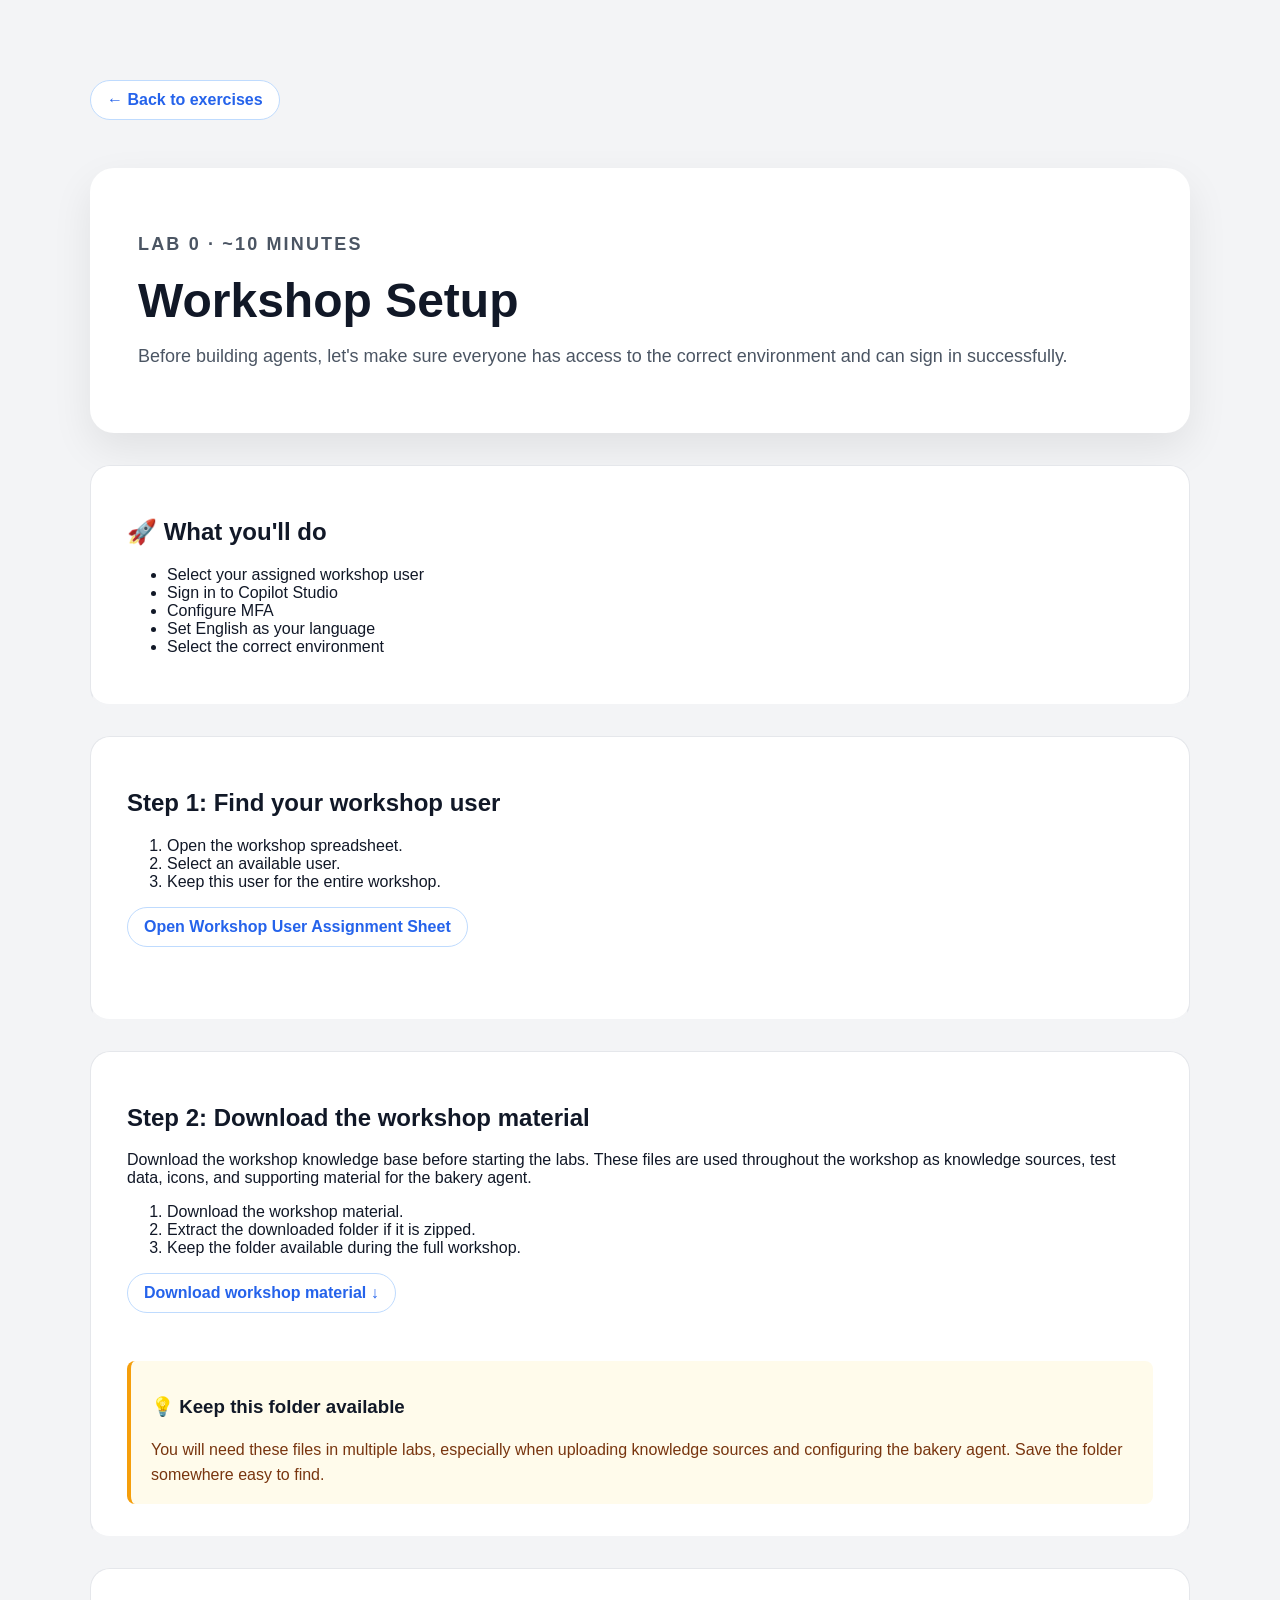
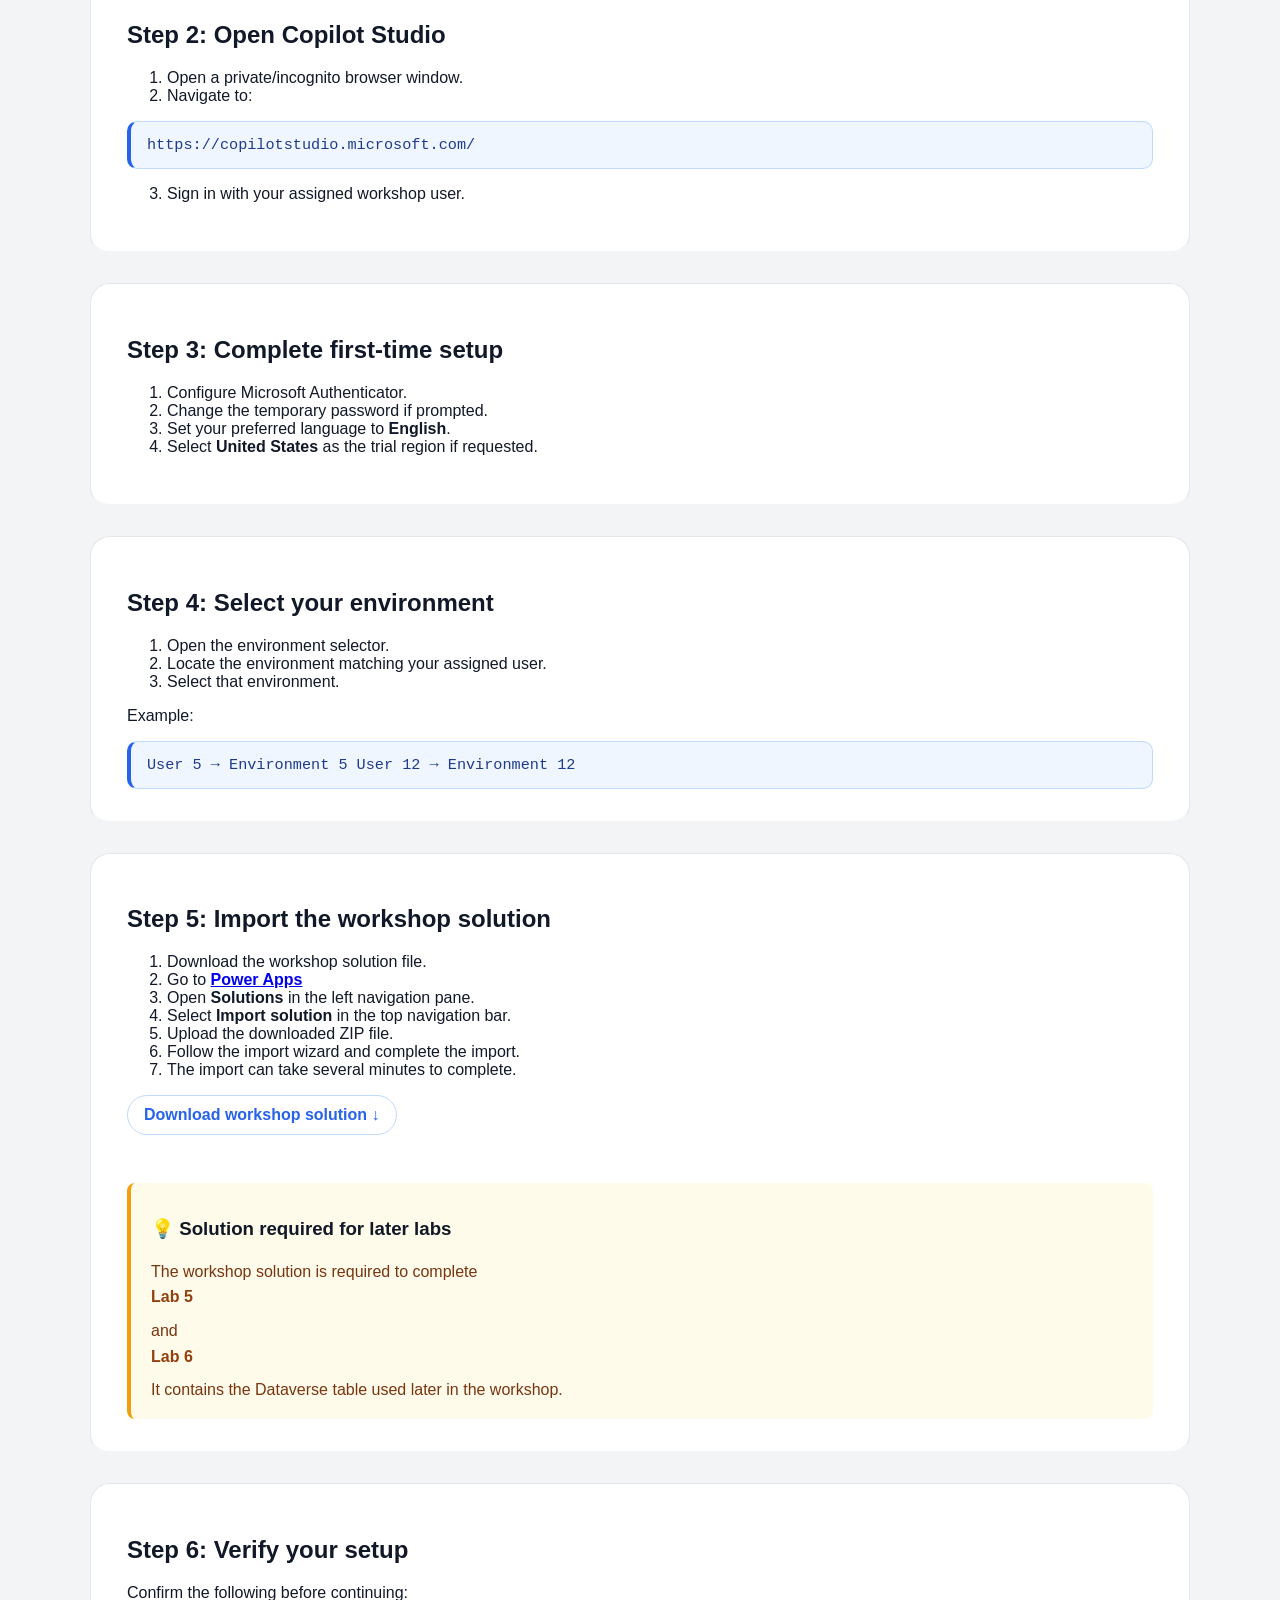
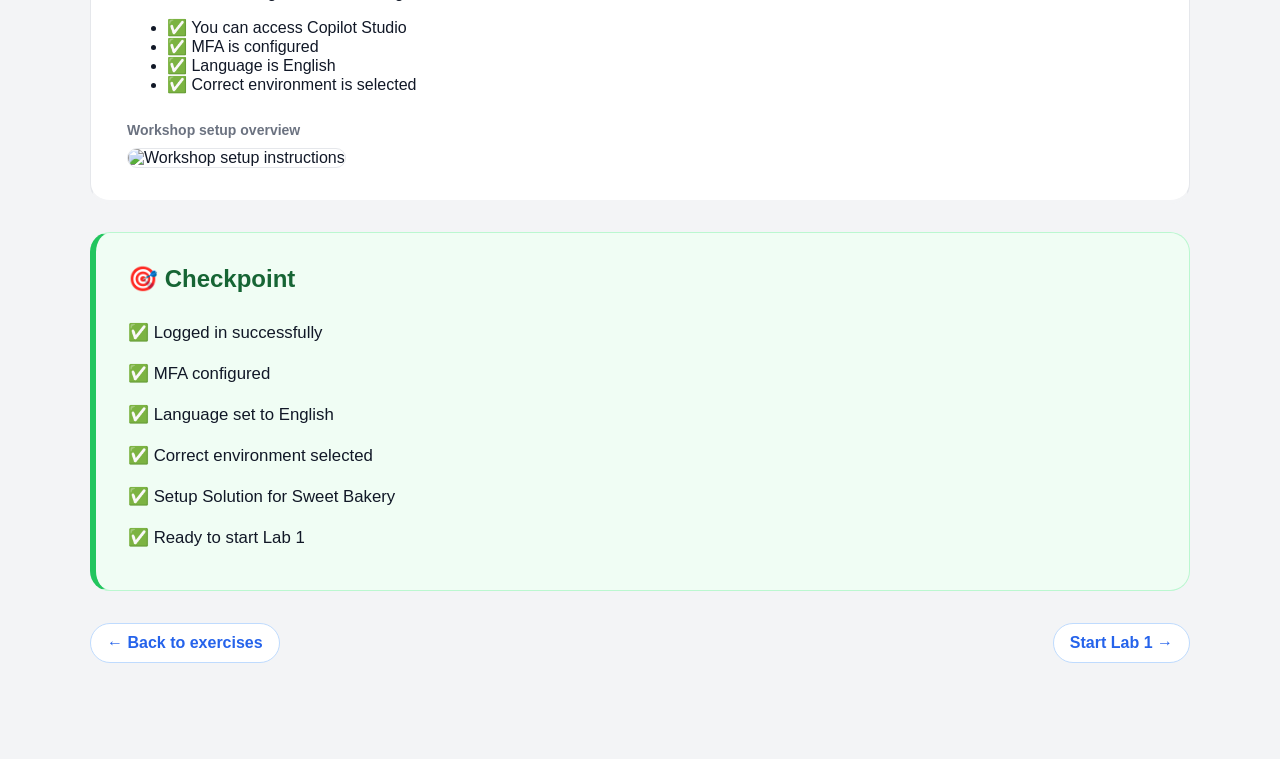
==== exercises/exercise-00.html @ 2e884cb2 "Added exercise 00 with setup, imported solution etc." ====
<!DOCTYPE html>
<html lang="en">

<head>
    <meta charset="UTF-8" />
    <meta name="viewport" content="width=device-width, initial-scale=1.0" />
    <title>Lab 0 - Workshop Setup</title>
    <link rel="stylesheet" href="../styles.css" />
</head>

<body>
    <main class="page">

        <div class="page-actions">
            <a class="back-link" href="../index.html">← Back to exercises</a>
        </div>

        <section class="hero">
            <p class="eyebrow">Lab 0 · ~10 minutes</p>
            <h1>Workshop Setup</h1>
            <p>
                Before building agents, let's make sure everyone has access to
                the correct environment and can sign in successfully.
            </p>
        </section>

        <section class="content-card">
            <h2>🚀 What you'll do</h2>

            <ul>
                <li>Select your assigned workshop user</li>
                <li>Sign in to Copilot Studio</li>
                <li>Configure MFA</li>
                <li>Set English as your language</li>
                <li>Select the correct environment</li>
            </ul>
        </section>

        <section class="content-card">
            <h2>Step 1: Find your workshop user</h2>

            <ol>
                <li>Open the workshop spreadsheet.</li>
                <li>Select an available user.</li>
                <li>Keep this user for the entire workshop.</li>
            </ol>

            <p class="workshop-link">
                <a class="back-link" target="_blank"
                    href="https://docs.google.com/spreadsheets/d/1s_dbOI_YDdmRqUlmwF_3Pc39NAltr3MD/edit?gid=2063815097#gid=2063815097">
                    Open Workshop User Assignment Sheet
                </a>
            </p>
        </section>

        <section class="content-card">
            <h2>Step 2: Download the workshop material</h2>

            <p>
                Download the workshop knowledge base before starting the labs.
                These files are used throughout the workshop as knowledge sources,
                test data, icons, and supporting material for the bakery agent.
            </p>

            <ol>
                <li>Download the workshop material.</li>
                <li>Extract the downloaded folder if it is zipped.</li>
                <li>Keep the folder available during the full workshop.</li>
            </ol>

            <p class="workshop-link">
                <a class="back-link" href="../downloads/Data.zip" download>
                    Download workshop material ↓
                </a>
            </p>

            <div class="info-box">
                <h3>💡 Keep this folder available</h3>
                <p>
                    You will need these files in multiple labs, especially when uploading
                    knowledge sources and configuring the bakery agent. Save the folder
                    somewhere easy to find.
                </p>
            </div>
        </section>

        <section class="content-card">
            <h2>Step 2: Open Copilot Studio</h2>

            <ol>
                <li>Open a private/incognito browser window.</li>
                <li>Navigate to:</li>
            </ol>

            <div class="code-block">
                https://copilotstudio.microsoft.com/
            </div>

            <ol start="3">
                <li>Sign in with your assigned workshop user.</li>
            </ol>
        </section>

        <section class="content-card">
            <h2>Step 3: Complete first-time setup</h2>

            <ol>
                <li>Configure Microsoft Authenticator.</li>
                <li>Change the temporary password if prompted.</li>
                <li>Set your preferred language to <strong>English</strong>.</li>
                <li>Select <strong>United States</strong> as the trial region if requested.</li>
            </ol>
        </section>

        <section class="content-card">
            <h2>Step 4: Select your environment</h2>

            <ol>
                <li>Open the environment selector.</li>
                <li>Locate the environment matching your assigned user.</li>
                <li>Select that environment.</li>
            </ol>

            <p>
                Example:
            </p>

            <div class="code-block">
                User 5 → Environment 5
                User 12 → Environment 12
            </div>
        </section>

        <section class="content-card">
            <h2>Step 5: Import the workshop solution</h2>

            <ol>
                <li>Download the workshop solution file.</li>
                <li>
                    Go to
                    <a href="https://make.powerapps.com" target="_blank">
                        <strong>Power Apps</strong>
                    </a>
                </li>
                <li>Open <strong>Solutions</strong> in the left navigation pane.</li>
                <li>Select <strong>Import solution</strong> in the top navigation bar.</li>
                <li>Upload the downloaded ZIP file.</li>
                <li>Follow the import wizard and complete the import.</li>
                <li>The import can take several minutes to complete.</li>
            </ol>

            <p class="workshop-link">
                <a class="back-link" href="../downloads/SweetBiteBakery_1_0_0_1.zip" download>
                    Download workshop solution ↓
                </a>
            </p>

            <div class="info-box">
                <h3>💡 Solution required for later labs</h3>
                <p>
                    The workshop solution is required to complete <strong>Lab 5</strong> and
                    <strong>Lab 6</strong>
                    It contains the Dataverse table used later in the workshop.
                </p>
            </div>
        </section>

        <section class="content-card">
            <h2>Step 6: Verify your setup</h2>

            <p>
                Confirm the following before continuing:
            </p>

            <ul>
                <li>✅ You can access Copilot Studio</li>
                <li>✅ MFA is configured</li>
                <li>✅ Language is English</li>
                <li>✅ Correct environment is selected</li>
            </ul>

            <div class="result-image">
                <p class="image-caption">Workshop setup overview</p>
                <img src="../assets/images/Exc0_Setup.png" alt="Workshop setup instructions">
            </div>
        </section>

        <section class="checkpoint-card">
            <h2>🎯 Checkpoint</h2>

            <ul class="checkpoint-list">
                <li>✅ Logged in successfully</li>
                <li>✅ MFA configured</li>
                <li>✅ Language set to English</li>
                <li>✅ Correct environment selected</li>
                <li>✅ Setup Solution for Sweet Bakery</li>
                <li>✅ Ready to start Lab 1</li>

            </ul>
        </section>

        <div class="page-actions">
            <a class="back-link" href="../index.html">← Back to exercises</a>
            <a class="back-link" href="exercise-01.html">Start Lab 1 →</a>
        </div>

    </main>
</body>

</html>
---- styles.css ----
body {
    margin: 0;
    font-family: Arial, sans-serif;
    background: #f3f4f6;
    color: #111827;
}

.page {
    max-width: 1100px;
    margin: 0 auto;
    padding: 48px 24px;
}

.hero {
    background: white;
    padding: 48px;
    border-radius: 24px;
    margin-bottom: 32px;
    box-shadow: 0 16px 40px rgba(0, 0, 0, 0.08);
}

.eyebrow {
    text-transform: uppercase;
    letter-spacing: 0.12em;
    font-size: 13px;
    color: #2563eb;
    font-weight: bold;
}

h1 {
    font-size: 48px;
    margin: 8px 0 16px;
}

.hero p {
    font-size: 18px;
    color: #4b5563;
}

.exercise-grid {
    display: grid;
    grid-template-columns: repeat(2, 1fr);
    gap: 24px;
}

.exercise-card {
    display: block;
    background: white;
    padding: 32px;
    border-radius: 20px;
    text-decoration: none;
    color: inherit;
    border: 1px solid #e5e7eb;
}

.exercise-card:hover {
    transform: translateY(-3px);
    box-shadow: 0 12px 30px rgba(0, 0, 0, 0.08);
}

.exercise-card span {
    color: #2563eb;
    font-weight: bold;
}

.exercise-card h2 {
    margin: 12px 0 8px;
}

.result-image {
    margin-top: 28px;
}

.result-image img {
  width: 100%;
  max-height: 520px;
  object-fit: contain;
  border-radius: 16px;
  border: 1px solid #e5e7eb;
  background: white;
}

.image-caption {
    font-size: 14px;
    font-weight: 600;
    color: #6b7280;
    margin-bottom: 10px;
}

code {
    background: #eff6ff;
    color: #1d4ed8;
    padding: 2px 6px;
    border-radius: 6px;
    font-family: Consolas, monospace;
    font-size: 0.95em;
}

.code-block {
    margin-top: 10px;
    padding: 14px 16px;
    background: #eff6ff;
    color: #1e3a8a;
    border: 1px solid #bfdbfe;
    border-left: 4px solid #2563eb;
    border-radius: 10px;
    font-family: Consolas, monospace;
    font-size: 0.95rem;
    overflow-x: auto;
}

.instructions-block {
    margin-top: 10px;
    padding: 14px 16px;
    background: #eff6ff;
    color: #1e3a8a;
    border: 1px solid #bfdbfe;
    border-left: 4px solid #2563eb;
    border-radius: 10px;
    font-family: Consolas, monospace;
    font-size: 0.95rem;
    overflow-x: auto;
    white-space: pre-wrap;
    overflow-x: auto;
    font-family: Consolas, Monaco, "Courier New", monospace;
}

.checkpoint-card {
    background: #f0fdf4;
    border: 1px solid #bbf7d0;
    border-left: 6px solid #22c55e;
    padding: 32px;
    border-radius: 20px;
    margin-bottom: 24px;
}

.checkpoint-card h2 {
    margin-top: 0;
    color: #166534;
}

.checkpoint-list {
    list-style: none;
    padding: 0;
    margin: 0;
}

.checkpoint-list li {
    padding: 10px 0;
    font-size: 1.05rem;
}

.content-card {
  background: white;
  padding: 32px 36px;
  border-radius: 20px;
  margin-bottom: 28px;
  border: 1px solid #e5e7eb;
}

.content-card:not(:last-child) {
  border-bottom: 4px solid #f3f4f6;
}

.back-link {
  display: inline-flex;
  align-items: center;
  gap: 8px;
  margin-bottom: 24px;
  padding: 10px 16px;
  background: white;
  color: #2563eb;
  border: 1px solid #bfdbfe;
  border-radius: 999px;
  text-decoration: none;
  font-weight: 600;
}

.back-link:hover {
  background: #eff6ff;
  transform: translateY(-1px);
}

.workshop-link {
  margin-top: 16px;
}

.page-actions {
  display: flex;
  justify-content: space-between;
  align-items: center;
  gap: 16px;
  margin: 32px 0 24px;
}

.info-box {
    margin-top: 1.5rem;
    padding: 1rem 1.25rem;
    border-left: 4px solid #f59e0b;
    background-color: #fffbeb;
    border-radius: 0.5rem;
}

.info-box strong {
    display: block;
    margin-bottom: 0.5rem;
    color: #92400e;
}

.info-box p {
    margin: 0;
    color: #78350f;
    line-height: 1.6;
}

.setup-callout {
  display: flex;
  justify-content: space-between;
  align-items: center;
  gap: 24px;
  background: #eff6ff;
  border: 1px solid #bfdbfe;
  border-left: 6px solid #2563eb;
  border-radius: 20px;
  padding: 24px 28px;
  margin-bottom: 32px;
}

.setup-callout h2 {
  margin: 0 0 6px;
  color: #1e3a8a;
}

.setup-callout p {
  margin: 0;
  color: #4b5563;
}

@media (max-width: 700px) {
  .setup-callout {
    flex-direction: column;
    align-items: flex-start;
  }
}
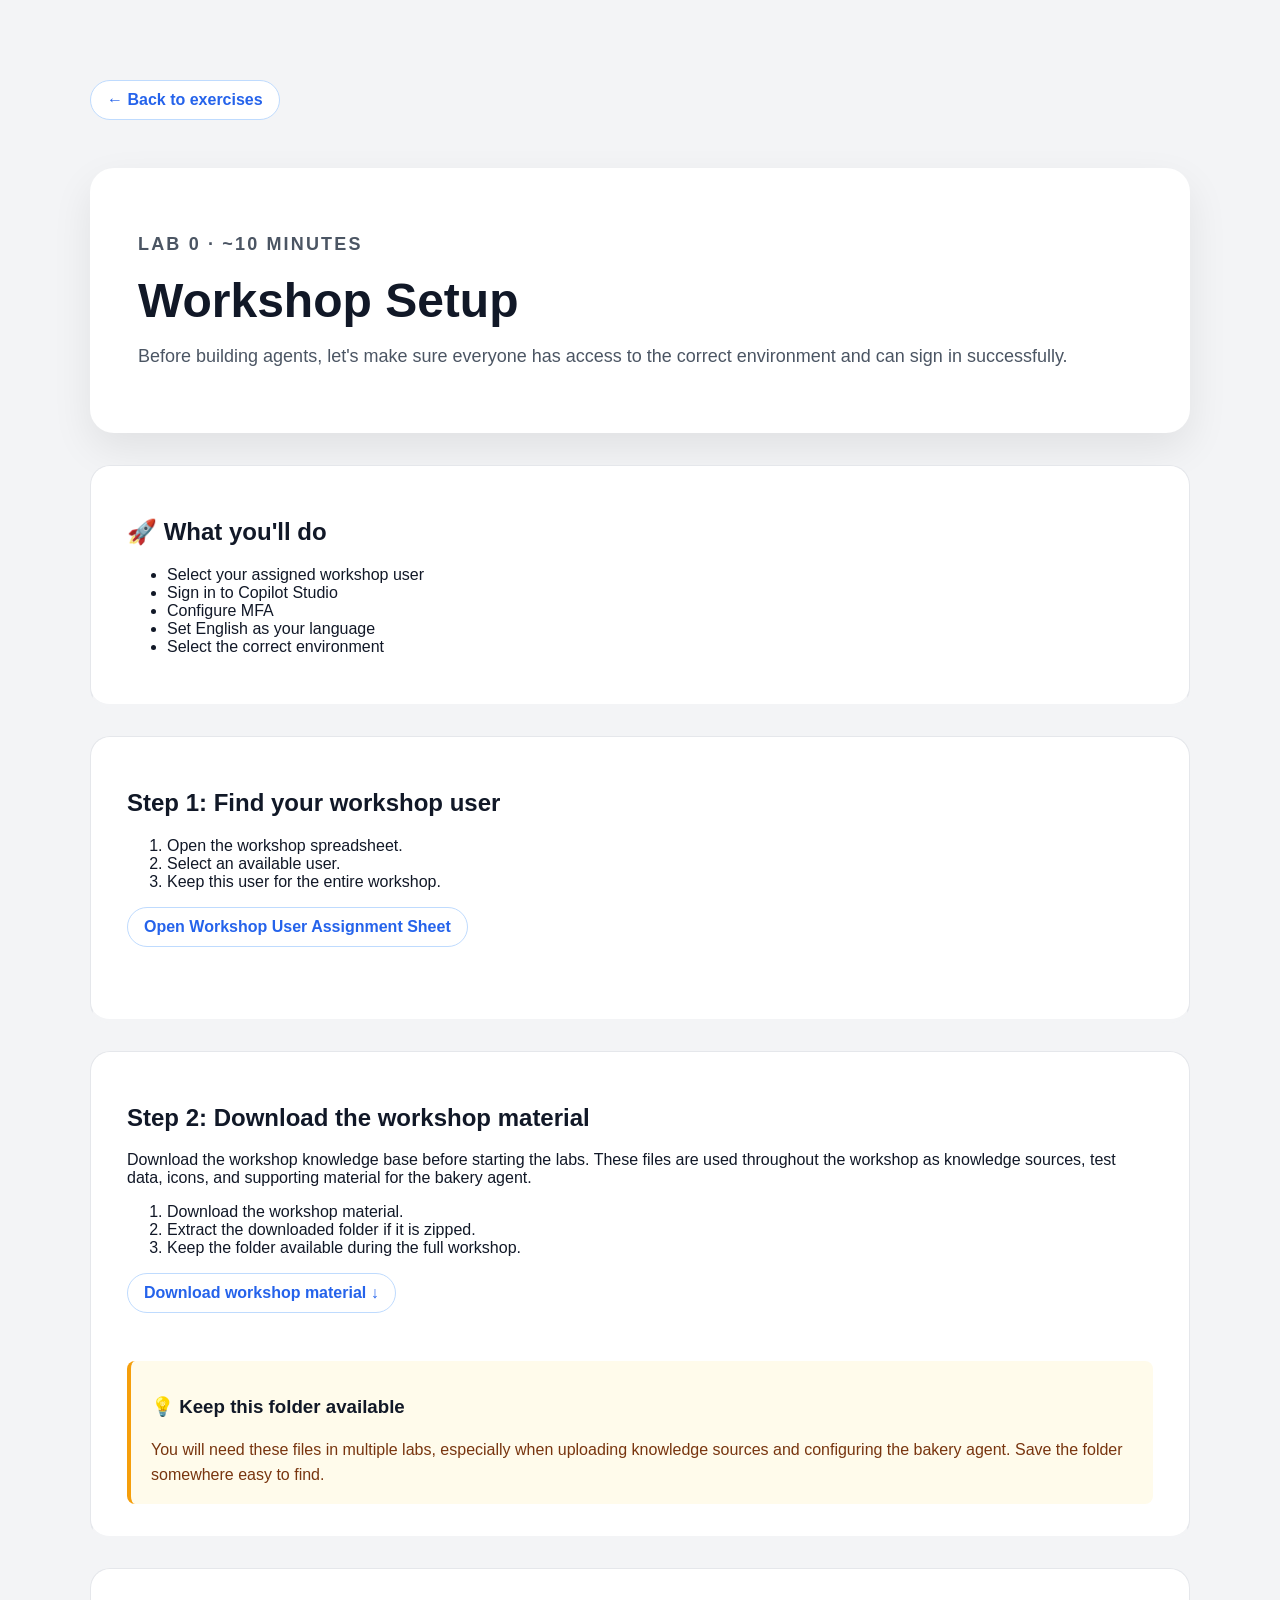
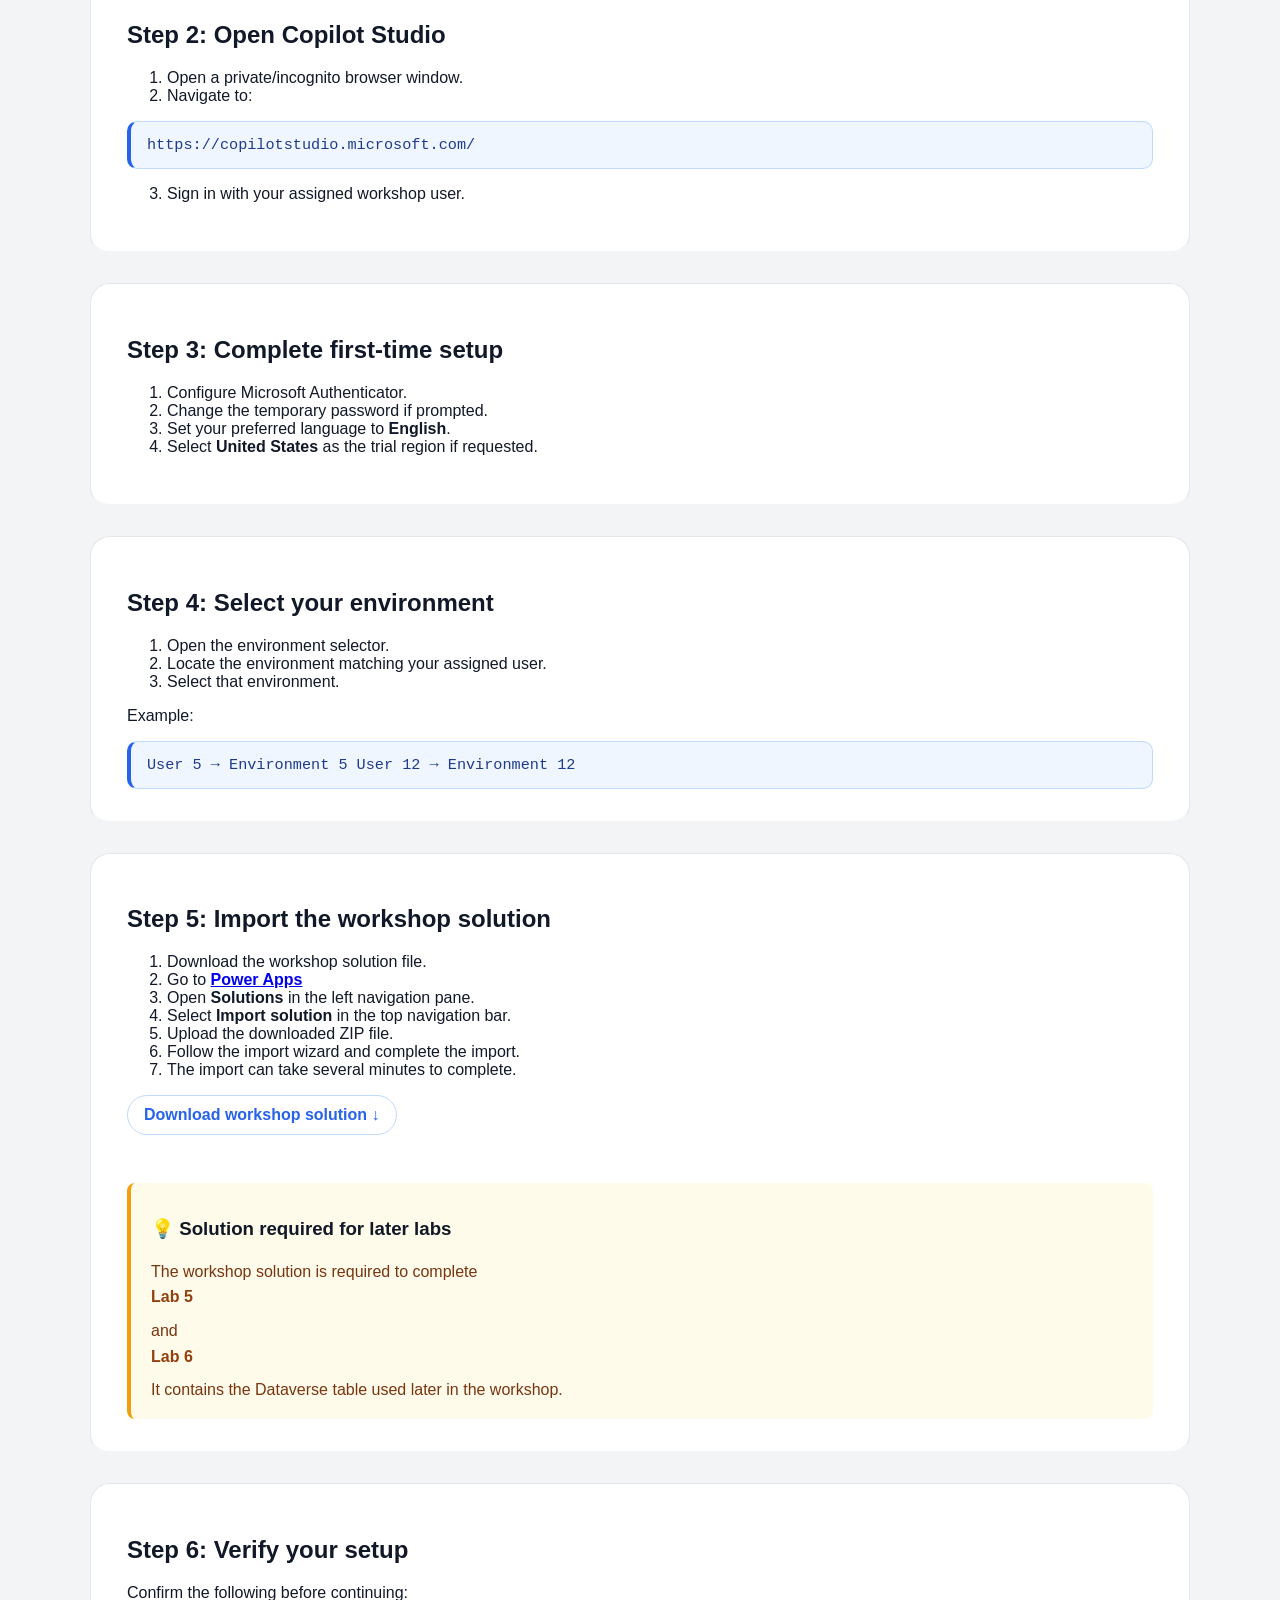
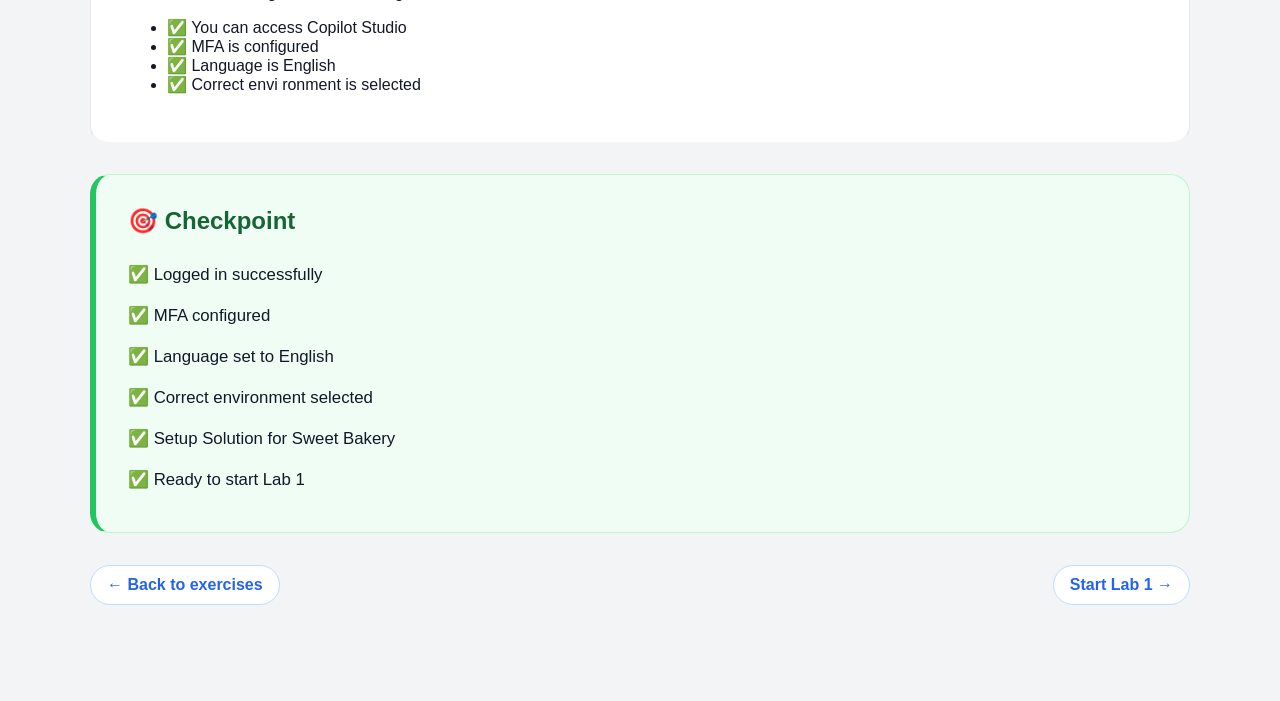
==== commit b6190ad5: "Removed picture changed picture text" ====
--- a/exercises/exercise-00.html
+++ b/exercises/exercise-00.html
@@ -176,13 +176,8 @@
                 <li>✅ You can access Copilot Studio</li>
                 <li>✅ MFA is configured</li>
                 <li>✅ Language is English</li>
-                <li>✅ Correct environment is selected</li>
+                <li>✅ Correct envi ronment is selected</li>
             </ul>
-
-            <div class="result-image">
-                <p class="image-caption">Workshop setup overview</p>
-                <img src="../assets/images/Exc0_Setup.png" alt="Workshop setup instructions">
-            </div>
         </section>
 
         <section class="checkpoint-card">
--- a/styles.css
+++ b/styles.css
@@ -12,11 +12,44 @@
 }
 
 .hero {
-    background: white;
-    padding: 48px;
-    border-radius: 24px;
-    margin-bottom: 32px;
-    box-shadow: 0 16px 40px rgba(0, 0, 0, 0.08);
+  background: white;
+  padding: 48px;
+  border-radius: 24px;
+  margin-bottom: 32px;
+  box-shadow: 0 16px 40px rgba(0, 0, 0, 0.08);
+
+  justify-content: space-between;
+  align-items: center;
+  gap: 48px;
+}
+
+.hero-with-logo {
+  display: flex;
+  align-items: center;
+  justify-content: space-between;
+  gap: 48px;
+}
+
+.hero-with-logo .hero-content {
+  max-width: 720px;
+}
+
+.hero-with-logo .hero-logo {
+  width: 260px;
+  max-width: 30%;
+  height: auto;
+  object-fit: contain;
+}
+
+@media (max-width: 800px) {
+  .hero-with-logo {
+    flex-direction: column;
+    align-items: flex-start;
+  }
+
+  .hero-with-logo .hero-logo {
+    max-width: 220px;
+  }
 }
 
 .eyebrow {
@@ -241,4 +274,8 @@
     flex-direction: column;
     align-items: flex-start;
   }
+}
+
+.workshop-purpose {
+  margin-bottom: 32px;
 }
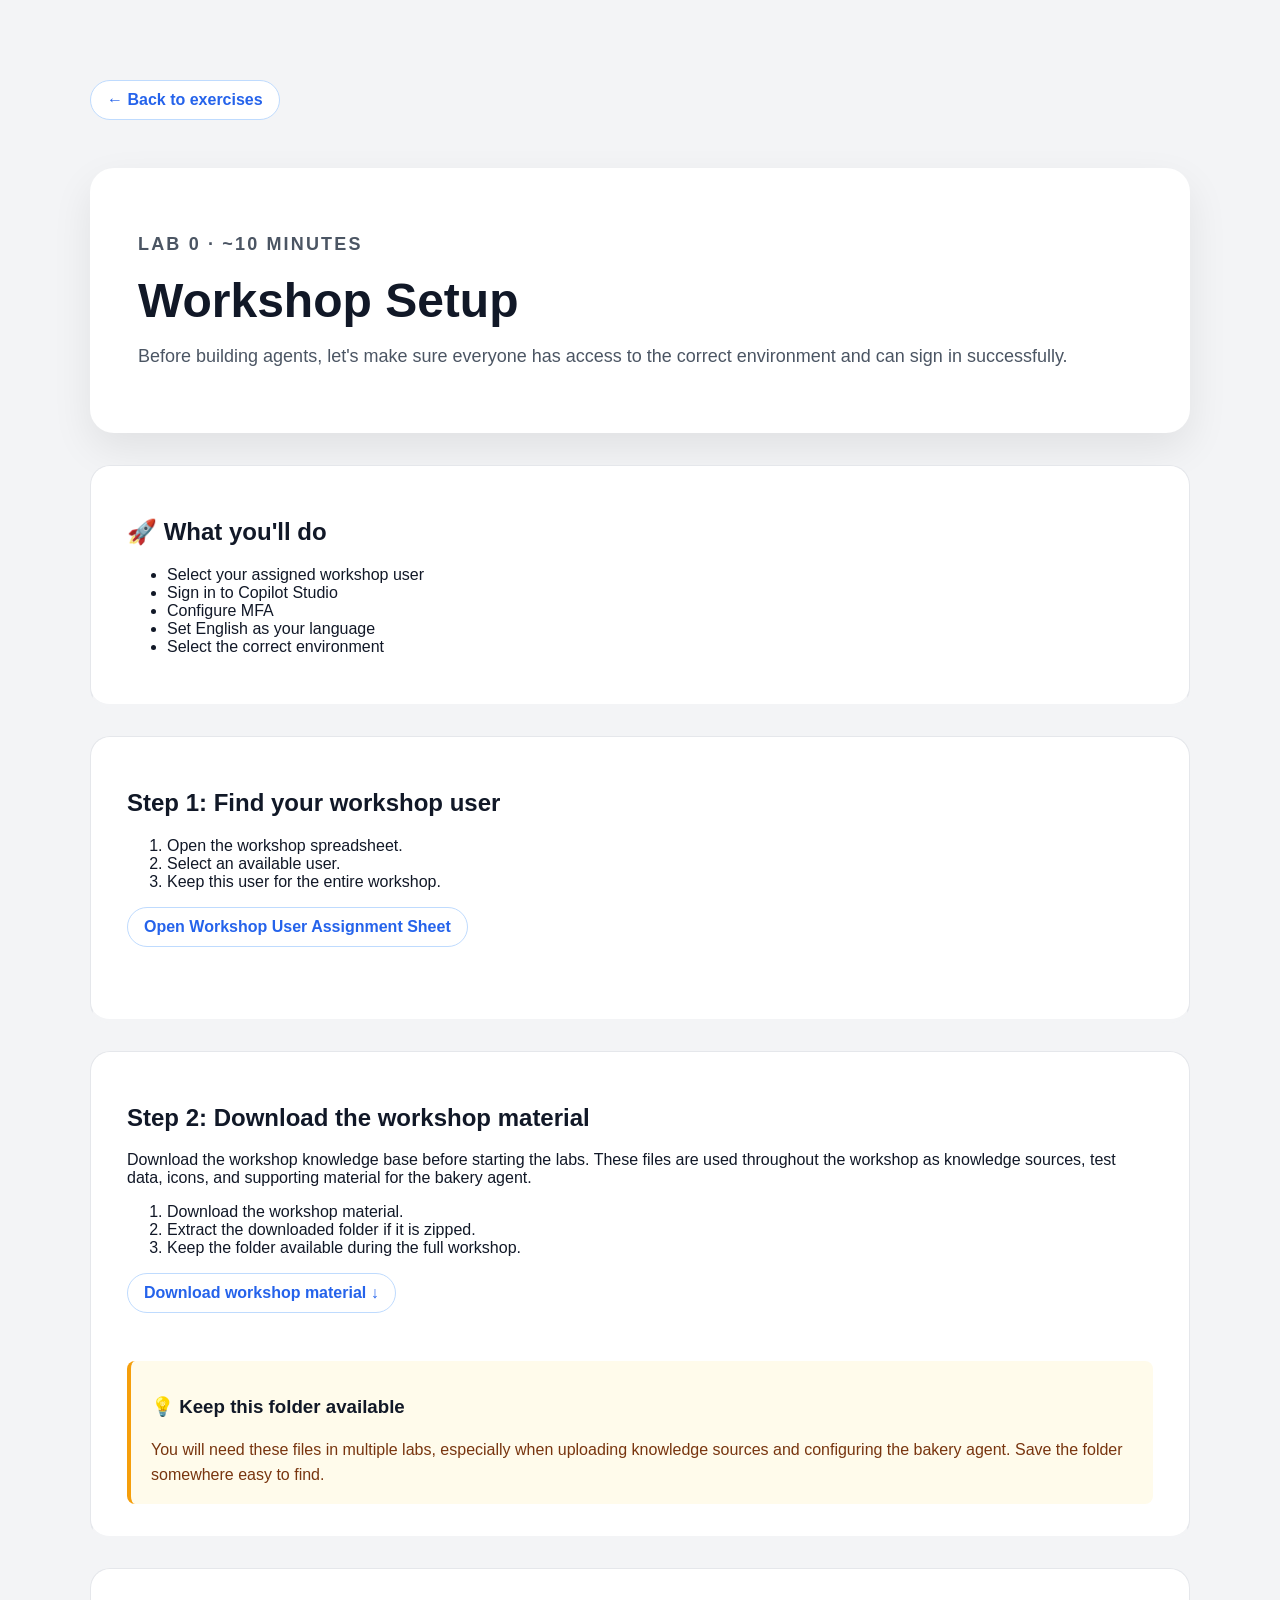
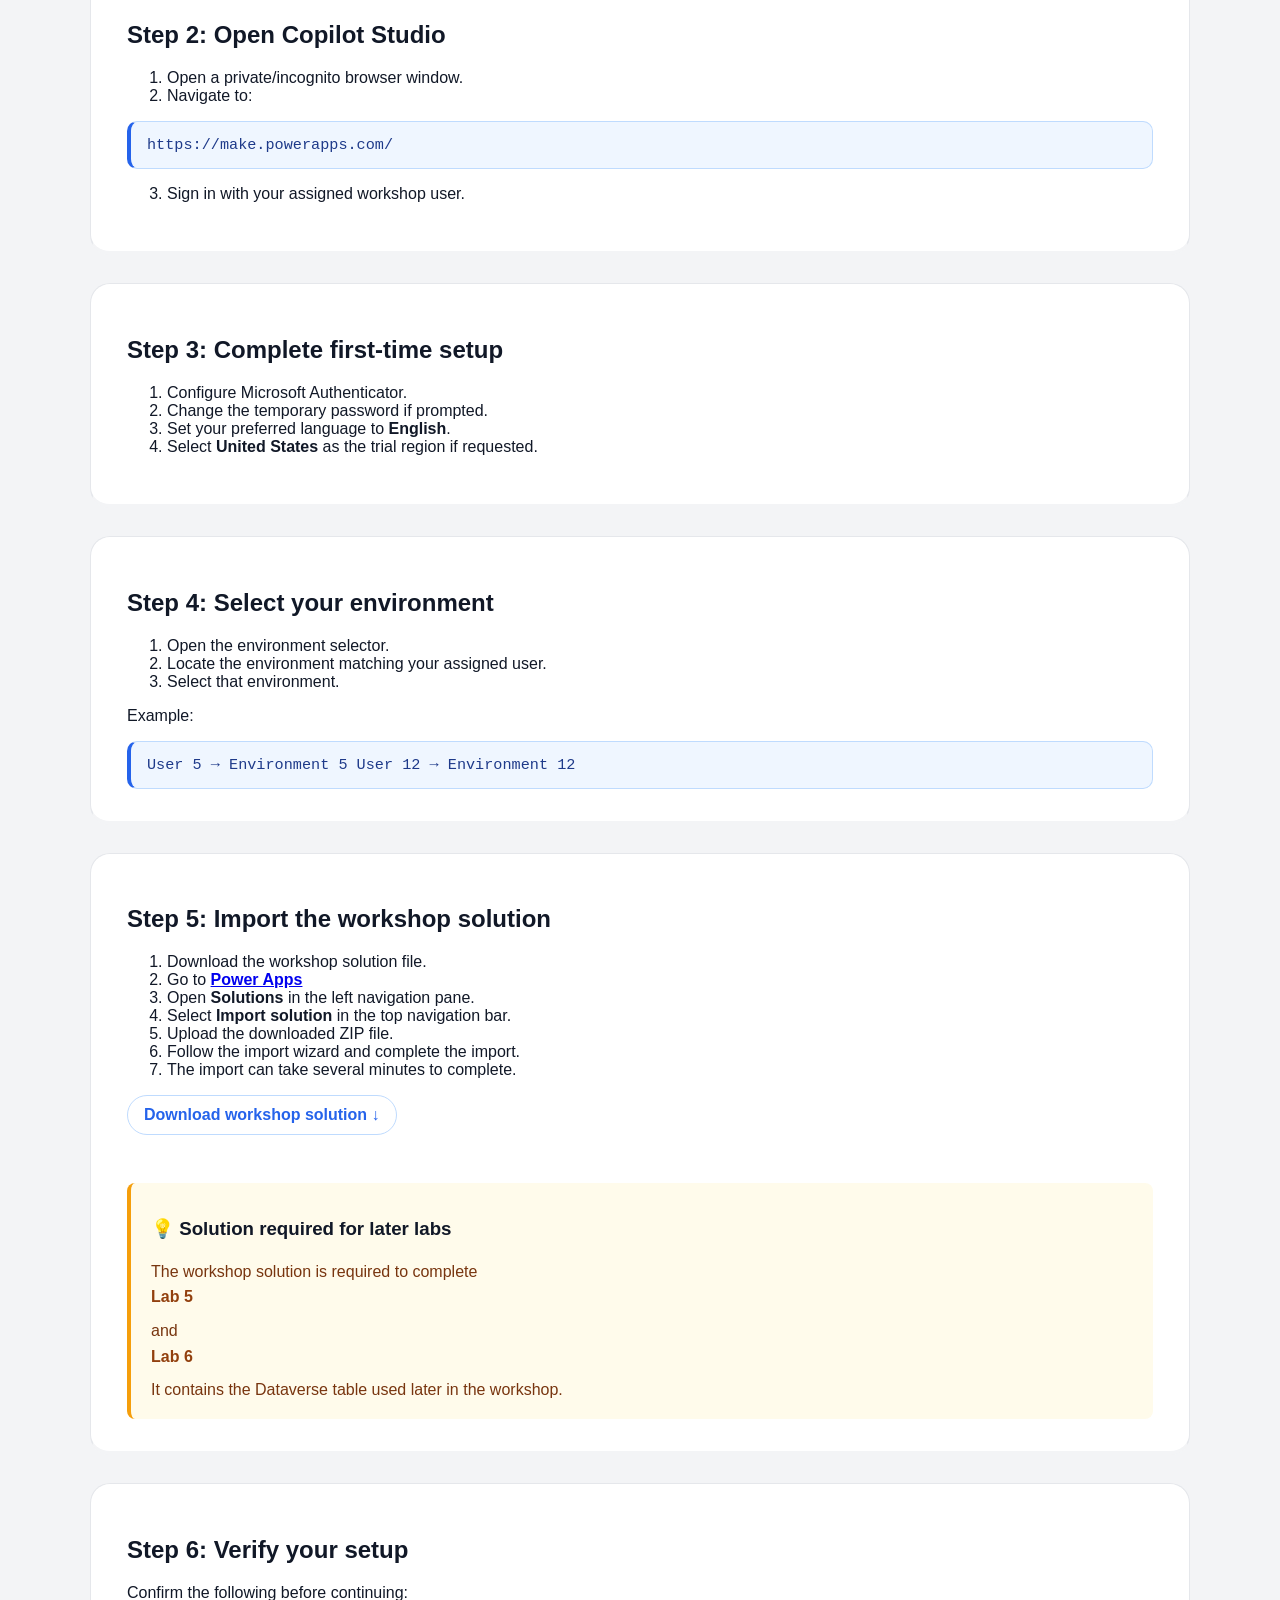
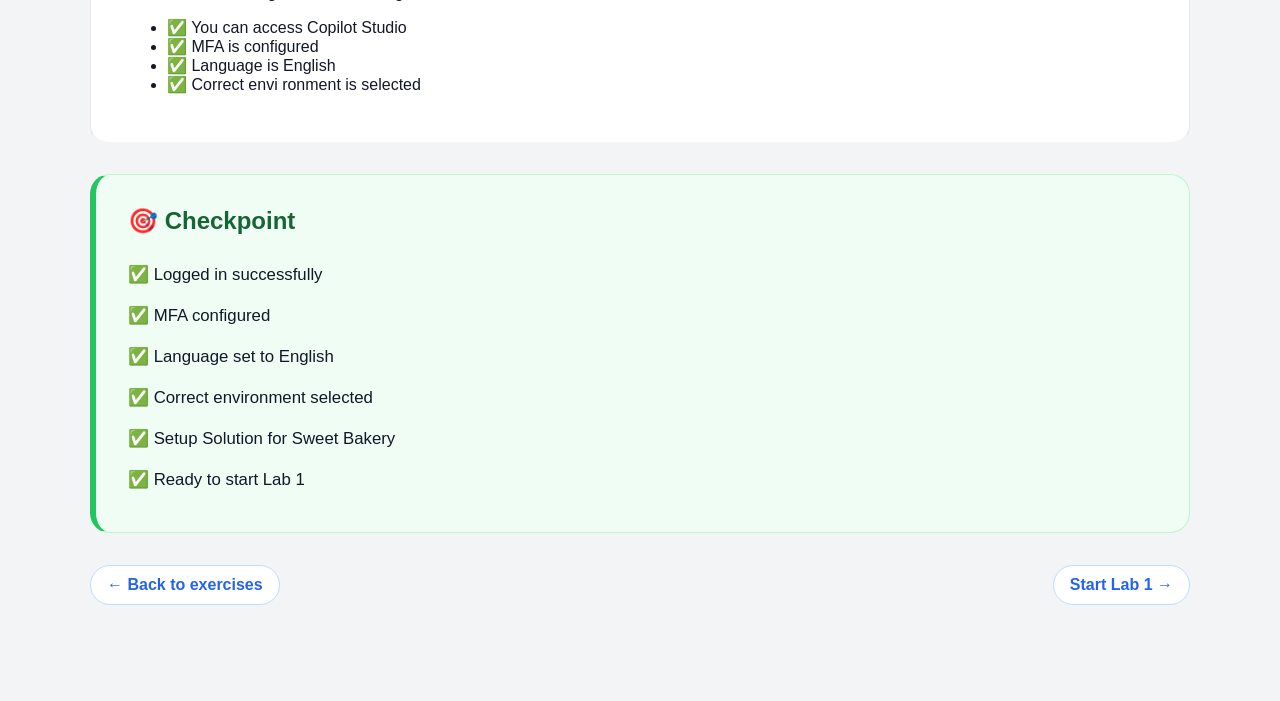
==== commit 06152f09: "Changed link to link to Power Platform not Copilot Studio Fixed pictures in exc 2" ====
--- a/exercises/exercise-00.html
+++ b/exercises/exercise-00.html
@@ -93,7 +93,7 @@
             </ol>
 
             <div class="code-block">
-                https://copilotstudio.microsoft.com/
+                https://make.powerapps.com/
             </div>
 
             <ol start="3">
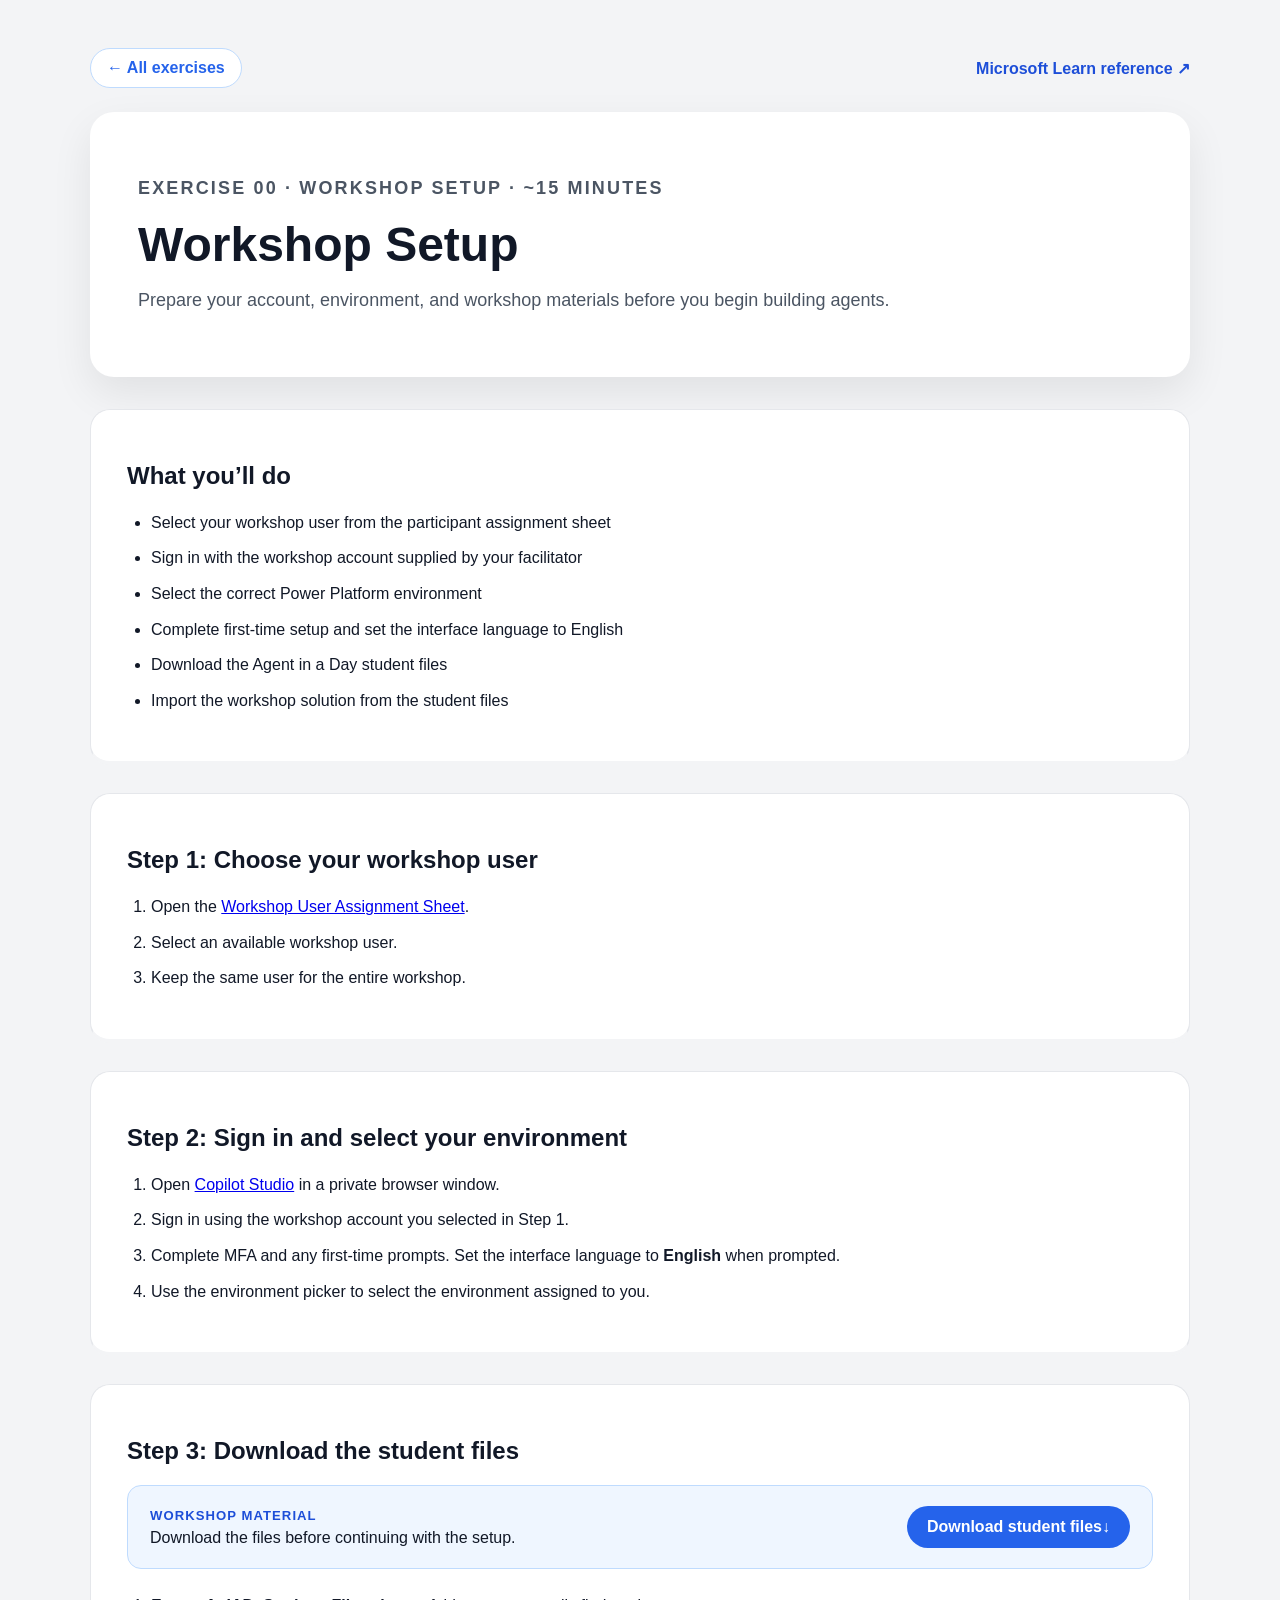
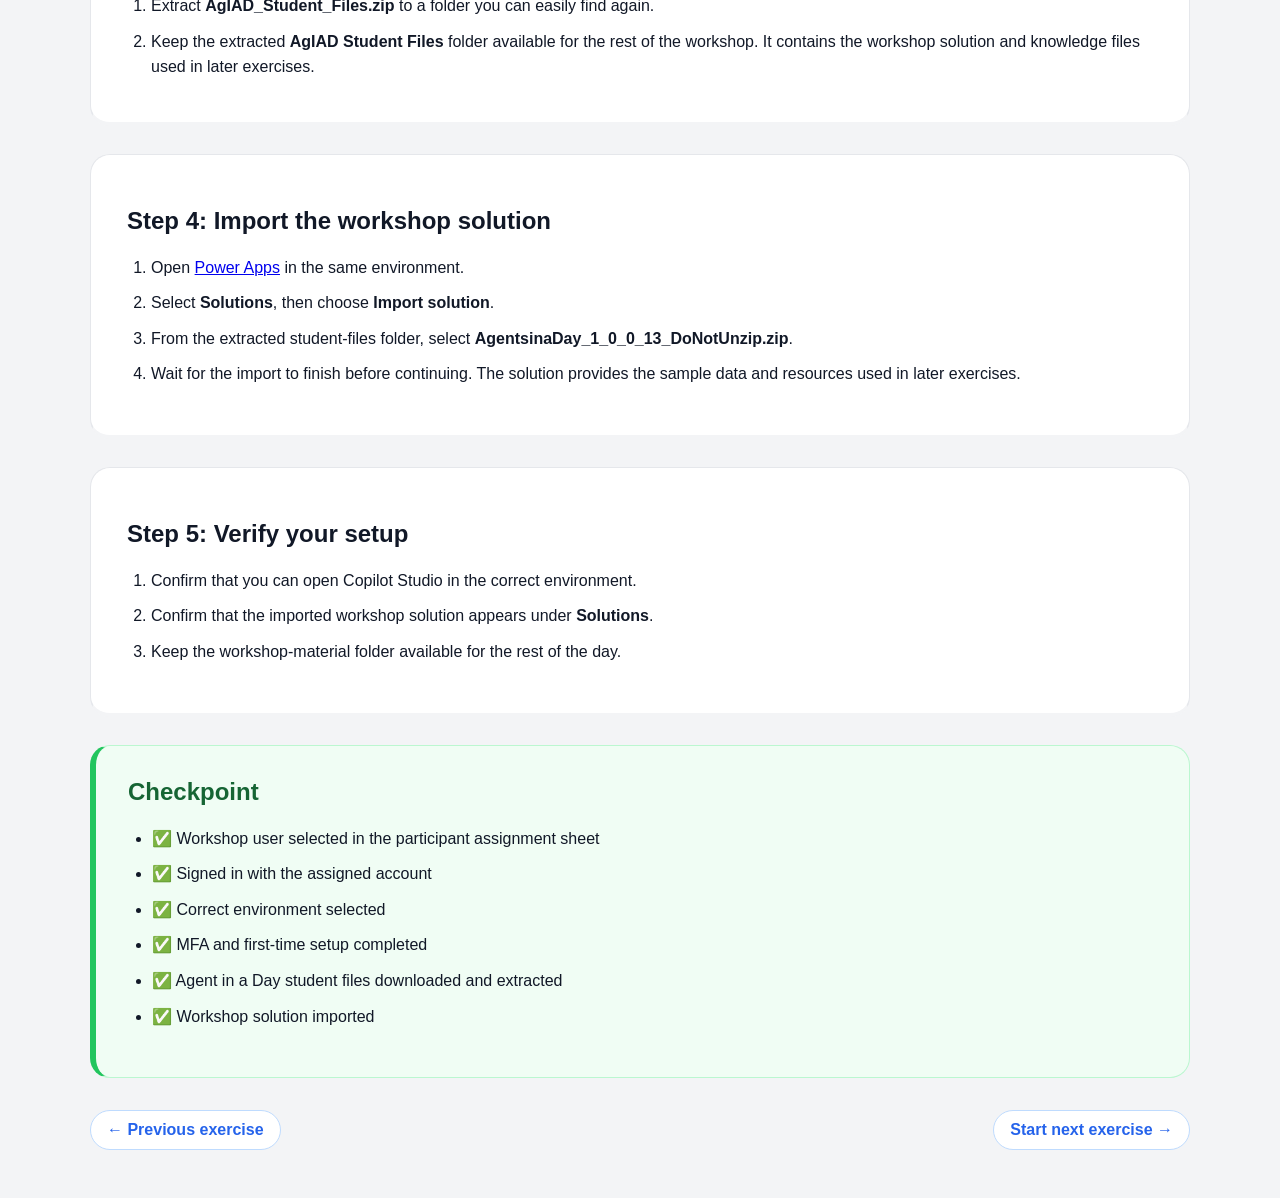
==== commit 939ad542: "Refactor exercises and index for Context & Agent In a Day workshop - Updated exercise 04 to reflect " ====
--- a/exercises/exercise-00.html
+++ b/exercises/exercise-00.html
@@ -1,205 +1,23 @@
 <!DOCTYPE html>
 <html lang="en">
-
 <head>
-    <meta charset="UTF-8" />
-    <meta name="viewport" content="width=device-width, initial-scale=1.0" />
-    <title>Lab 0 - Workshop Setup</title>
-    <link rel="stylesheet" href="../styles.css" />
+  <meta charset="UTF-8">
+  <meta name="viewport" content="width=device-width, initial-scale=1.0">
+  <title>Exercise 00 | Context&amp; Agent In a Day</title>
+  <link rel="stylesheet" href="../styles.css">
 </head>
-
 <body>
-    <main class="page">
-
-        <div class="page-actions">
-            <a class="back-link" href="../index.html">← Back to exercises</a>
-        </div>
-
-        <section class="hero">
-            <p class="eyebrow">Lab 0 · ~10 minutes</p>
-            <h1>Workshop Setup</h1>
-            <p>
-                Before building agents, let's make sure everyone has access to
-                the correct environment and can sign in successfully.
-            </p>
-        </section>
-
-        <section class="content-card">
-            <h2>🚀 What you'll do</h2>
-
-            <ul>
-                <li>Select your assigned workshop user</li>
-                <li>Sign in to Copilot Studio</li>
-                <li>Configure MFA</li>
-                <li>Set English as your language</li>
-                <li>Select the correct environment</li>
-            </ul>
-        </section>
-
-        <section class="content-card">
-            <h2>Step 1: Find your workshop user</h2>
-
-            <ol>
-                <li>Open the workshop spreadsheet.</li>
-                <li>Select an available user.</li>
-                <li>Keep this user for the entire workshop.</li>
-            </ol>
-
-            <p class="workshop-link">
-                <a class="back-link" target="_blank"
-                    href="https://docs.google.com/spreadsheets/d/1s_dbOI_YDdmRqUlmwF_3Pc39NAltr3MD/edit?gid=2063815097#gid=2063815097">
-                    Open Workshop User Assignment Sheet
-                </a>
-            </p>
-        </section>
-
-        <section class="content-card">
-            <h2>Step 2: Download the workshop material</h2>
-
-            <p>
-                Download the workshop knowledge base before starting the labs.
-                These files are used throughout the workshop as knowledge sources,
-                test data, icons, and supporting material for the bakery agent.
-            </p>
-
-            <ol>
-                <li>Download the workshop material.</li>
-                <li>Extract the downloaded folder if it is zipped.</li>
-                <li>Keep the folder available during the full workshop.</li>
-            </ol>
-
-            <p class="workshop-link">
-                <a class="back-link" href="../downloads/Data.zip" download>
-                    Download workshop material ↓
-                </a>
-            </p>
-
-            <div class="info-box">
-                <h3>💡 Keep this folder available</h3>
-                <p>
-                    You will need these files in multiple labs, especially when uploading
-                    knowledge sources and configuring the bakery agent. Save the folder
-                    somewhere easy to find.
-                </p>
-            </div>
-        </section>
-
-        <section class="content-card">
-            <h2>Step 2: Open Copilot Studio</h2>
-
-            <ol>
-                <li>Open a private/incognito browser window.</li>
-                <li>Navigate to:</li>
-            </ol>
-
-            <div class="code-block">
-                https://make.powerapps.com/
-            </div>
-
-            <ol start="3">
-                <li>Sign in with your assigned workshop user.</li>
-            </ol>
-        </section>
-
-        <section class="content-card">
-            <h2>Step 3: Complete first-time setup</h2>
-
-            <ol>
-                <li>Configure Microsoft Authenticator.</li>
-                <li>Change the temporary password if prompted.</li>
-                <li>Set your preferred language to <strong>English</strong>.</li>
-                <li>Select <strong>United States</strong> as the trial region if requested.</li>
-            </ol>
-        </section>
-
-        <section class="content-card">
-            <h2>Step 4: Select your environment</h2>
-
-            <ol>
-                <li>Open the environment selector.</li>
-                <li>Locate the environment matching your assigned user.</li>
-                <li>Select that environment.</li>
-            </ol>
-
-            <p>
-                Example:
-            </p>
-
-            <div class="code-block">
-                User 5 → Environment 5
-                User 12 → Environment 12
-            </div>
-        </section>
-
-        <section class="content-card">
-            <h2>Step 5: Import the workshop solution</h2>
-
-            <ol>
-                <li>Download the workshop solution file.</li>
-                <li>
-                    Go to
-                    <a href="https://make.powerapps.com" target="_blank">
-                        <strong>Power Apps</strong>
-                    </a>
-                </li>
-                <li>Open <strong>Solutions</strong> in the left navigation pane.</li>
-                <li>Select <strong>Import solution</strong> in the top navigation bar.</li>
-                <li>Upload the downloaded ZIP file.</li>
-                <li>Follow the import wizard and complete the import.</li>
-                <li>The import can take several minutes to complete.</li>
-            </ol>
-
-            <p class="workshop-link">
-                <a class="back-link" href="../downloads/SweetBiteBakery_1_0_0_1.zip" download>
-                    Download workshop solution ↓
-                </a>
-            </p>
-
-            <div class="info-box">
-                <h3>💡 Solution required for later labs</h3>
-                <p>
-                    The workshop solution is required to complete <strong>Lab 5</strong> and
-                    <strong>Lab 6</strong>
-                    It contains the Dataverse table used later in the workshop.
-                </p>
-            </div>
-        </section>
-
-        <section class="content-card">
-            <h2>Step 6: Verify your setup</h2>
-
-            <p>
-                Confirm the following before continuing:
-            </p>
-
-            <ul>
-                <li>✅ You can access Copilot Studio</li>
-                <li>✅ MFA is configured</li>
-                <li>✅ Language is English</li>
-                <li>✅ Correct envi ronment is selected</li>
-            </ul>
-        </section>
-
-        <section class="checkpoint-card">
-            <h2>🎯 Checkpoint</h2>
-
-            <ul class="checkpoint-list">
-                <li>✅ Logged in successfully</li>
-                <li>✅ MFA configured</li>
-                <li>✅ Language set to English</li>
-                <li>✅ Correct environment selected</li>
-                <li>✅ Setup Solution for Sweet Bakery</li>
-                <li>✅ Ready to start Lab 1</li>
-
-            </ul>
-        </section>
-
-        <div class="page-actions">
-            <a class="back-link" href="../index.html">← Back to exercises</a>
-            <a class="back-link" href="exercise-01.html">Start Lab 1 →</a>
-        </div>
-
-    </main>
+  <main class="page">
+    <nav class="page-nav"><a class="back-link" href="../index.html">← All exercises</a><a class="source-link" href="https://learn.microsoft.com/en-us/training/modules/agents-copilot-studio-online-workshop/import-setup/" target="_blank" rel="noopener">Microsoft Learn reference ↗</a></nav>
+    <section class="hero">
+      <p class="eyebrow">Exercise 00 · Workshop setup · ~15 minutes</p>
+      <h1>Workshop Setup</h1>
+      <p>Prepare your account, environment, and workshop materials before you begin building agents.</p>
+    </section>
+    <section class="content-card"><h2>What you’ll do</h2><ul><li>Select your workshop user from the participant assignment sheet</li><li>Sign in with the workshop account supplied by your facilitator</li><li>Select the correct Power Platform environment</li><li>Complete first-time setup and set the interface language to English</li><li>Download the Agent in a Day student files</li><li>Import the workshop solution from the student files</li></ul></section>
+    <section class="content-card"><h2>Step 1: Choose your workshop user</h2><ol><li>Open the <a href="https://docs.google.com/spreadsheets/d/1s_dbOI_YDdmRqUlmwF_3Pc39NAltr3MD/edit?gid=2063815097#gid=2063815097" target="_blank" rel="noopener">Workshop User Assignment Sheet</a>.</li><li>Select an available workshop user.</li><li>Keep the same user for the entire workshop.</li></ol></section><section class="content-card"><h2>Step 2: Sign in and select your environment</h2><ol><li>Open <a href="https://copilotstudio.microsoft.com/" target="_blank" rel="noopener">Copilot Studio</a> in a private browser window.</li><li>Sign in using the workshop account you selected in Step 1.</li><li>Complete MFA and any first-time prompts. Set the interface language to <strong>English</strong> when prompted.</li><li>Use the environment picker to select the environment assigned to you.</li></ol></section><section class="content-card"><h2>Step 3: Download the student files</h2><div class="download-callout"><div><p class="download-label">Workshop material</p><p>Download the files before continuing with the setup.</p></div><a class="primary-link" href="../downloads/AgIAD_Student_Files.zip" download>Download student files <span aria-hidden="true">↓</span></a></div><ol class="setup-steps"><li>Extract <strong>AgIAD_Student_Files.zip</strong> to a folder you can easily find again.</li><li>Keep the extracted <strong>AgIAD Student Files</strong> folder available for the rest of the workshop. It contains the workshop solution and knowledge files used in later exercises.</li></ol></section><section class="content-card"><h2>Step 4: Import the workshop solution</h2><ol><li>Open <a href="https://make.powerapps.com/" target="_blank" rel="noopener">Power Apps</a> in the same environment.</li><li>Select <strong>Solutions</strong>, then choose <strong>Import solution</strong>.</li><li>From the extracted student-files folder, select <strong>AgentsinaDay_1_0_0_13_DoNotUnzip.zip</strong>.</li><li>Wait for the import to finish before continuing. The solution provides the sample data and resources used in later exercises.</li></ol></section><section class="content-card"><h2>Step 5: Verify your setup</h2><ol><li>Confirm that you can open Copilot Studio in the correct environment.</li><li>Confirm that the imported workshop solution appears under <strong>Solutions</strong>.</li><li>Keep the workshop-material folder available for the rest of the day.</li></ol></section>
+    <section class="checkpoint"><h2>Checkpoint</h2><ul><li>✅ Workshop user selected in the participant assignment sheet</li><li>✅ Signed in with the assigned account</li><li>✅ Correct environment selected</li><li>✅ MFA and first-time setup completed</li><li>✅ Agent in a Day student files downloaded and extracted</li><li>✅ Workshop solution imported</li></ul></section>
+    <nav class="pager"><a class="back-link" href="../index.html">← Previous exercise</a><a class="back-link" href="exercise-01.html">Start next exercise →</a></nav>
+  </main>
 </body>
-
 </html>
--- a/styles.css
+++ b/styles.css
@@ -278,4 +278,377 @@
 
 .workshop-purpose {
   margin-bottom: 32px;
+}
+/* Context& Agent In a Day navigation and self-checks */
+.page-nav,
+.pager {
+    display: flex;
+    align-items: center;
+    flex-wrap: wrap;
+    gap: 12px;
+}
+
+.page-nav {
+    justify-content: space-between;
+    margin-bottom: 24px;
+}
+
+.pager {
+    justify-content: space-between;
+    margin-top: 32px;
+}
+
+.source-link {
+    color: #1d4ed8;
+    font-weight: 700;
+    text-decoration: none;
+}
+
+.source-link:hover {
+    text-decoration: underline;
+}
+
+.content-card ol,
+.content-card ul,
+.checkpoint ul {
+    padding-left: 24px;
+}
+
+.content-card li,
+.checkpoint li {
+    margin: 10px 0;
+    line-height: 1.6;
+}
+
+.content-card code {
+    background: #eff6ff;
+    border-radius: 4px;
+    color: #1e3a8a;
+    padding: 2px 5px;
+}
+
+.check-list li {
+    margin-bottom: 18px;
+}
+
+@media (max-width: 640px) {
+    .page-nav,
+    .pager {
+        align-items: flex-start;
+        flex-direction: column;
+    }
+}
+
+.checkpoint {
+    background: #f0fdf4;
+    border: 1px solid #bbf7d0;
+    border-left: 6px solid #22c55e;
+    padding: 32px;
+    border-radius: 20px;
+    margin-bottom: 24px;
+}
+
+.checkpoint h2 {
+    margin-top: 0;
+    color: #166534;
+}
+
+.pager .back-link,
+.page-nav .back-link {
+    margin-bottom: 0;
+}
+
+/* Exercise quiz */
+.unit-map a,
+.module-reference {
+    color: #1d4ed8;
+    font-weight: 700;
+}
+
+.module-reference {
+    display: inline-block;
+    margin-top: 8px;
+}
+
+.quiz-form {
+    margin-bottom: 28px;
+}
+
+.quiz-form fieldset {
+    min-width: 0;
+}
+
+.quiz-form legend {
+    display: block;
+    max-width: 100%;
+    font-size: 1.1rem;
+    font-weight: 700;
+    line-height: 1.5;
+    margin-bottom: 18px;
+}
+
+.quiz-form label {
+    display: block;
+    margin: 12px 0;
+    line-height: 1.5;
+    cursor: pointer;
+}
+
+.quiz-form input {
+    margin-right: 8px;
+}
+
+.quiz-feedback {
+    display: none;
+    margin: 18px 0 0;
+    padding: 12px;
+    border-radius: 8px;
+    line-height: 1.5;
+}
+
+.quiz-correct {
+    border-color: #86efac;
+    background: #f0fdf4;
+}
+
+.quiz-correct .quiz-feedback {
+    display: block;
+    color: #166534;
+    background: #dcfce7;
+}
+
+.quiz-incorrect {
+    border-color: #fca5a5;
+    background: #fef2f2;
+}
+
+.quiz-incorrect .quiz-feedback {
+    display: block;
+    color: #991b1b;
+    background: #fee2e2;
+}
+
+.quiz-actions {
+    display: flex;
+    align-items: center;
+    flex-wrap: wrap;
+    gap: 16px;
+    margin: 28px 0;
+}
+
+.quiz-actions button {
+    border: 0;
+    border-radius: 999px;
+    background: #2563eb;
+    color: #fff;
+    cursor: pointer;
+    font: inherit;
+    font-weight: 700;
+    padding: 12px 20px;
+}
+
+.quiz-actions button:hover {
+    background: #1d4ed8;
+}
+
+.quiz-actions p {
+    font-weight: 700;
+    margin: 0;
+}
+
+/* Keep quiz question headings inside their cards rather than in the fieldset border. */
+.visually-hidden {
+    position: absolute;
+    width: 1px;
+    height: 1px;
+    padding: 0;
+    margin: -1px;
+    overflow: hidden;
+    clip: rect(0, 0, 0, 0);
+    white-space: nowrap;
+    border: 0;
+}
+
+.quiz-form fieldset {
+    border: 1px solid #e5e7eb;
+}
+
+.quiz-form .quiz-question {
+    font-size: 1.1rem;
+    line-height: 1.5;
+    margin: 0 0 18px;
+}
+
+.quiz-form legend:not(.visually-hidden) {
+    display: none;
+}
+/* Primary external-learning links */
+.primary-link {
+    display: inline-flex;
+    align-items: center;
+    justify-content: center;
+    padding: 12px 20px;
+    border-radius: 999px;
+    background: #2563eb;
+    color: #fff;
+    font-weight: 700;
+    text-decoration: none;
+}
+
+.primary-link:hover {
+    background: #1d4ed8;
+    transform: translateY(-1px);
+}
+
+/* Setup download callout */
+.download-callout {
+    align-items: center;
+    background: #eff6ff;
+    border: 1px solid #bfdbfe;
+    border-radius: 14px;
+    display: flex;
+    gap: 24px;
+    justify-content: space-between;
+    margin: 20px 0 24px;
+    padding: 20px 22px;
+}
+
+.download-callout p {
+    margin: 0;
+}
+
+.download-callout .download-label {
+    color: #1d4ed8;
+    font-size: 0.82rem;
+    font-weight: 800;
+    letter-spacing: 0.08em;
+    margin-bottom: 6px;
+    text-transform: uppercase;
+}
+
+.download-callout .primary-link {
+    flex: 0 0 auto;
+    white-space: nowrap;
+}
+
+.setup-steps {
+    margin-bottom: 0;
+}
+
+@media (max-width: 640px) {
+    .download-callout {
+        align-items: flex-start;
+        flex-direction: column;
+    }
+
+    .download-callout .primary-link {
+        width: 100%;
+    }
+}
+
+/* Exercise 1: clean learning-module layout */
+.exercise-one-page {
+    max-width: 1040px;
+}
+
+.exercise-one-page .hero {
+    box-shadow: none;
+    border: 1px solid #e5e7eb;
+    padding: 42px 46px;
+}
+
+.exercise-one-page .hero h1 {
+    margin-bottom: 12px;
+}
+
+.exercise-overview,
+.learn-callout,
+.exercise-completion {
+    margin-bottom: 24px;
+}
+
+.exercise-overview {
+    padding: 34px 40px;
+}
+
+.section-label {
+    color: #2563eb;
+    font-size: 0.78rem;
+    font-weight: 800;
+    letter-spacing: 0.09em;
+    margin: 0 0 8px;
+    text-transform: uppercase;
+}
+
+.exercise-overview h2,
+.learn-callout h2,
+.exercise-completion h2 {
+    margin: 0 0 10px;
+}
+
+.exercise-overview p:last-child,
+.learn-callout p:last-child,
+.exercise-completion p:last-child {
+    margin-bottom: 0;
+}
+
+.learn-callout {
+    align-items: center;
+    background: #eff6ff;
+    border: 1px solid #bfdbfe;
+    border-left: 6px solid #4f6bed;
+    border-radius: 20px;
+    display: flex;
+    gap: 32px;
+    justify-content: space-between;
+    padding: 26px 34px;
+}
+
+.learn-callout h2 {
+    color: #1e3a8a;
+}
+
+.learn-callout .section-label {
+    color: #3159cf;
+}
+
+.learn-callout .primary-link {
+    flex: 0 0 auto;
+    min-width: 240px;
+    text-align: center;
+}
+
+.learn-callout .primary-link span {
+    display: block;
+    font-size: 0.88rem;
+    font-weight: 600;
+    margin-top: 2px;
+}
+
+.exercise-completion {
+    padding: 28px 40px;
+}
+
+.exercise-completion .section-label {
+    color: #15803d;
+}
+
+@media (max-width: 700px) {
+    .exercise-one-page .hero,
+    .exercise-overview,
+    .learn-callout,
+    .exercise-completion {
+        padding: 28px 24px;
+    }
+
+    .learn-callout {
+        align-items: stretch;
+        flex-direction: column;
+        gap: 20px;
+    }
+
+    .learn-callout .primary-link {
+        min-width: 0;
+        width: 100%;
+    }
 }
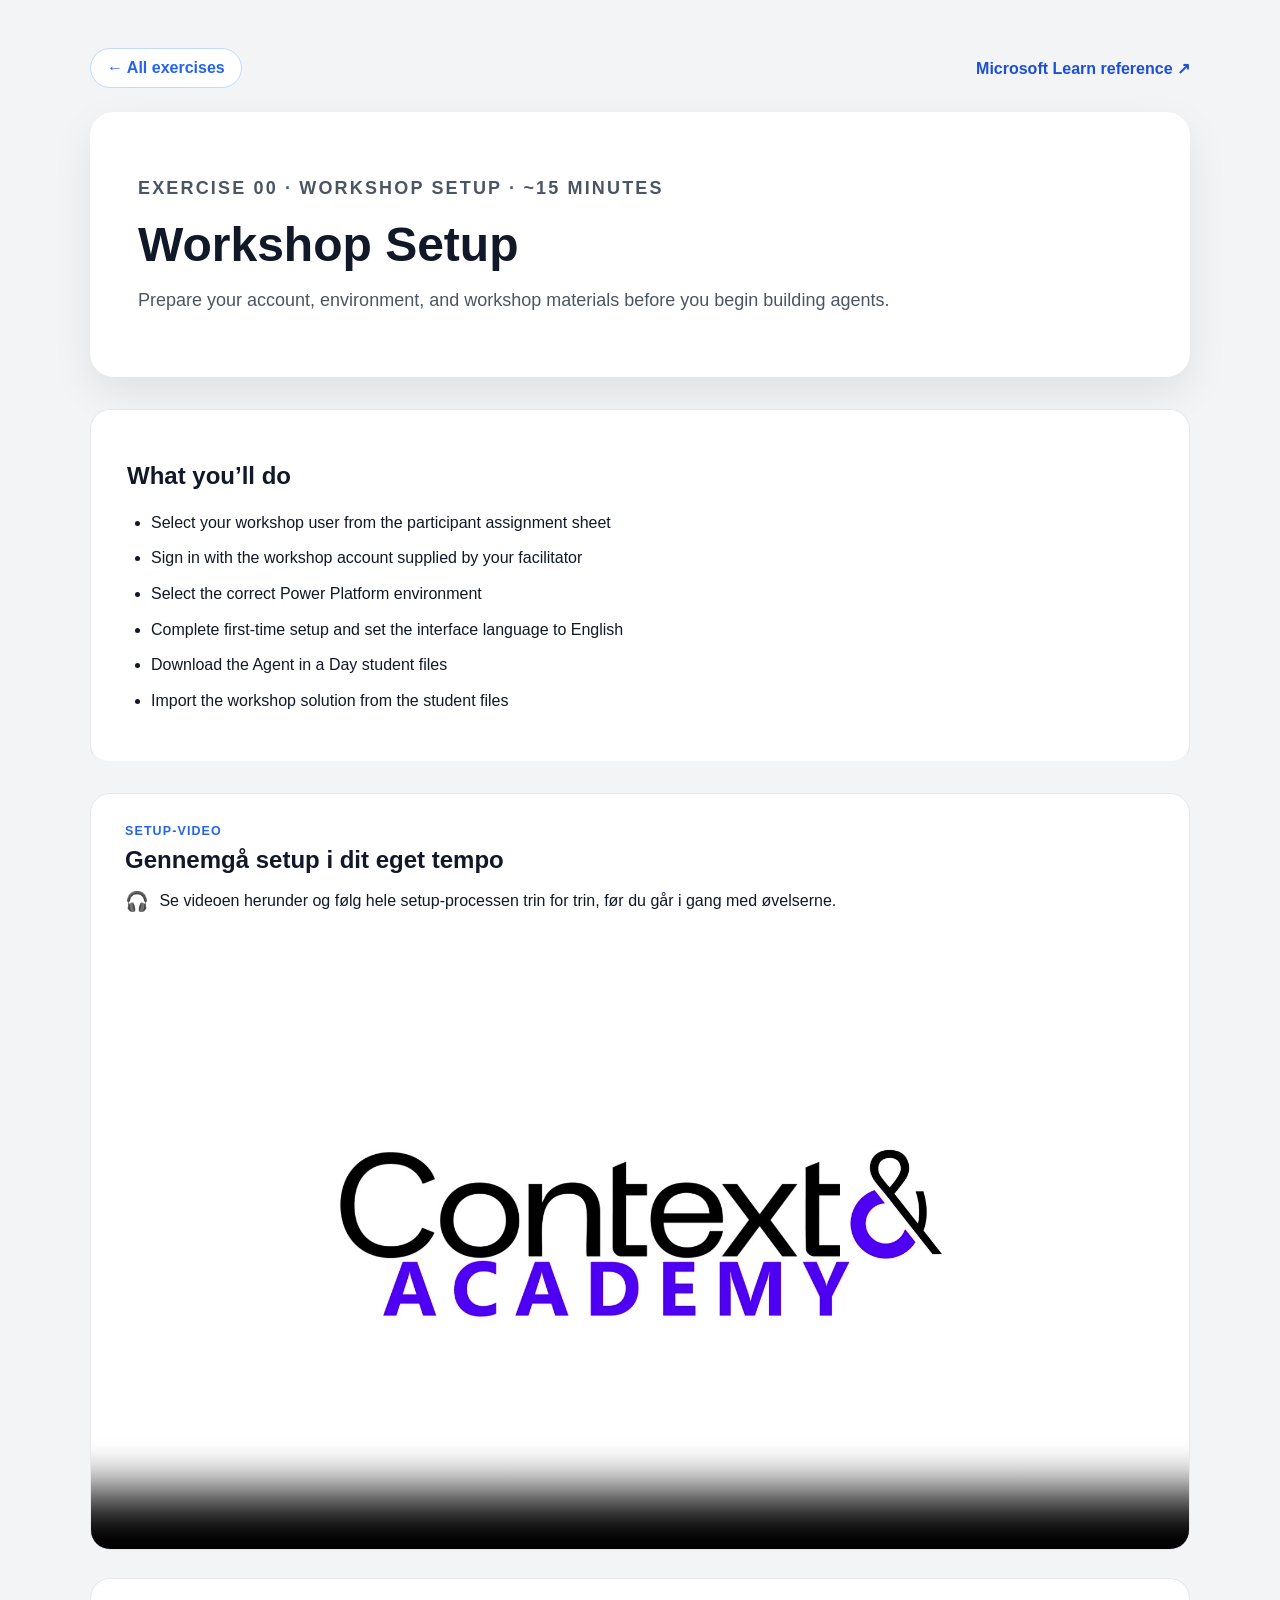
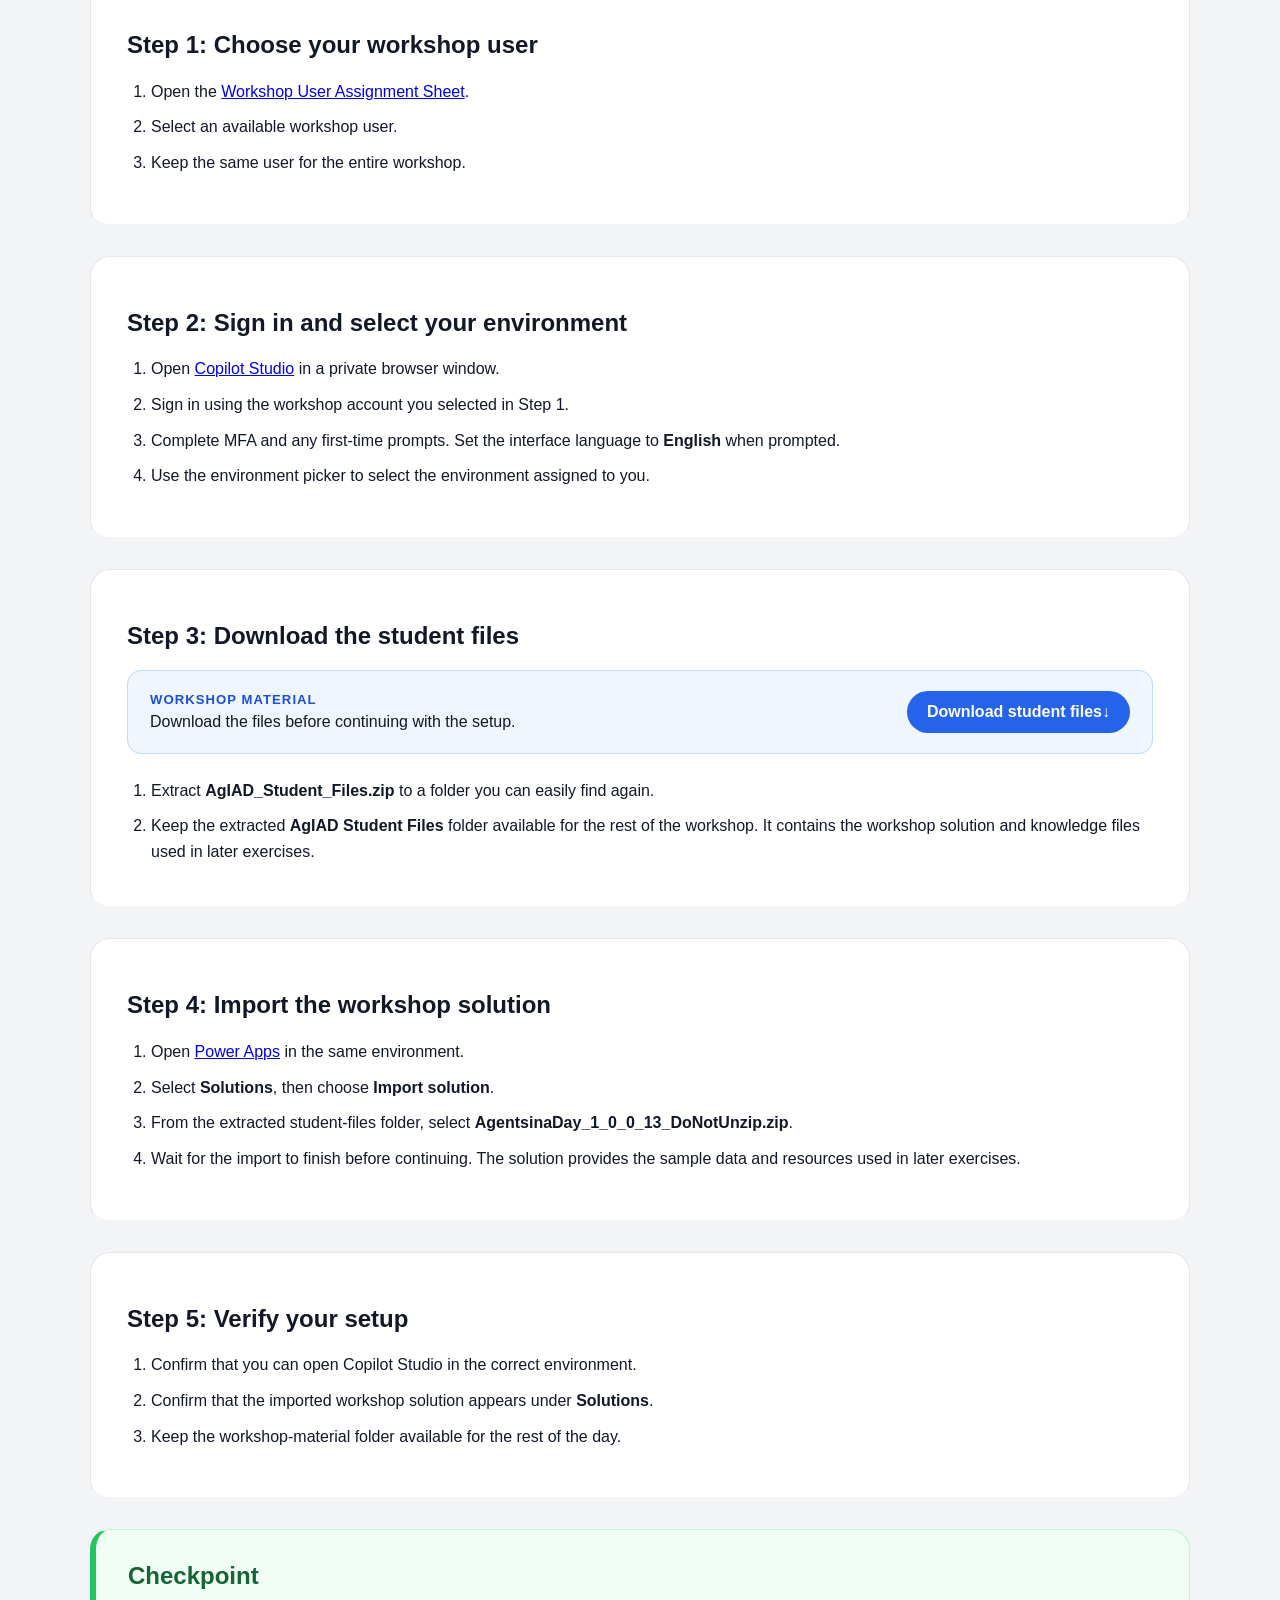
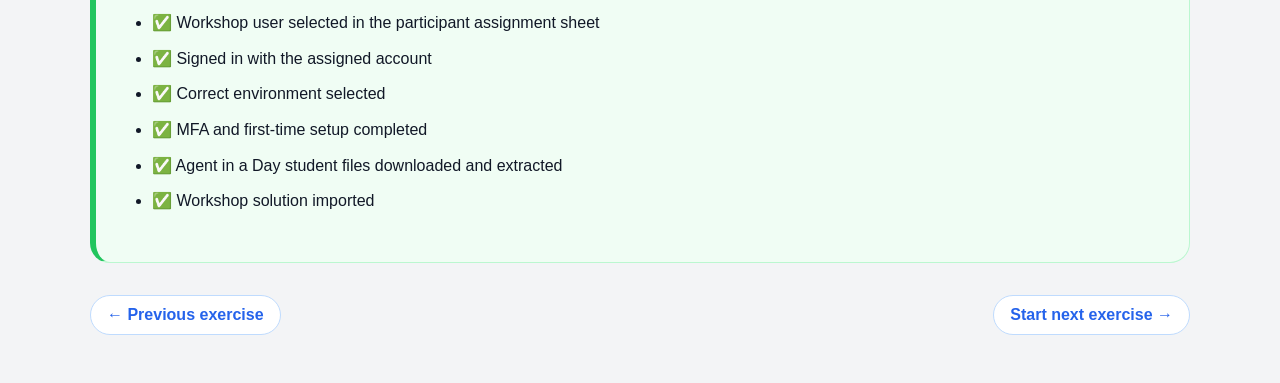
==== commit e6a4bad9: "Add optimized setup guide video" ====
--- a/exercises/exercise-00.html
+++ b/exercises/exercise-00.html
@@ -15,6 +15,18 @@
       <p>Prepare your account, environment, and workshop materials before you begin building agents.</p>
     </section>
     <section class="content-card"><h2>What you’ll do</h2><ul><li>Select your workshop user from the participant assignment sheet</li><li>Sign in with the workshop account supplied by your facilitator</li><li>Select the correct Power Platform environment</li><li>Complete first-time setup and set the interface language to English</li><li>Download the Agent in a Day student files</li><li>Import the workshop solution from the student files</li></ul></section>
+    <section class="setup-video-card">
+      <div class="setup-video-intro">
+        <p class="section-label">Setup-video</p>
+        <h2>Gennemgå setup i dit eget tempo</h2>
+        <p><span class="headset-icon" aria-hidden="true">🎧</span> Se videoen herunder og følg hele setup-processen trin for trin, før du går i gang med øvelserne.</p>
+      </div>
+      <video class="setup-video" controls preload="metadata" poster="../assets/images/AIAD-SetupGuide-poster.jpg">
+        <source src="../assets/videos/AIAD-SteupGuide-site.mp4" type="video/mp4">
+        Din browser understøtter ikke videoafspilning. Download videoen eller åbn den i en moderne browser.
+      </video>
+    </section>
+
     <section class="content-card"><h2>Step 1: Choose your workshop user</h2><ol><li>Open the <a href="https://docs.google.com/spreadsheets/d/1s_dbOI_YDdmRqUlmwF_3Pc39NAltr3MD/edit?gid=2063815097#gid=2063815097" target="_blank" rel="noopener">Workshop User Assignment Sheet</a>.</li><li>Select an available workshop user.</li><li>Keep the same user for the entire workshop.</li></ol></section><section class="content-card"><h2>Step 2: Sign in and select your environment</h2><ol><li>Open <a href="https://copilotstudio.microsoft.com/" target="_blank" rel="noopener">Copilot Studio</a> in a private browser window.</li><li>Sign in using the workshop account you selected in Step 1.</li><li>Complete MFA and any first-time prompts. Set the interface language to <strong>English</strong> when prompted.</li><li>Use the environment picker to select the environment assigned to you.</li></ol></section><section class="content-card"><h2>Step 3: Download the student files</h2><div class="download-callout"><div><p class="download-label">Workshop material</p><p>Download the files before continuing with the setup.</p></div><a class="primary-link" href="../downloads/AgIAD_Student_Files.zip" download>Download student files <span aria-hidden="true">↓</span></a></div><ol class="setup-steps"><li>Extract <strong>AgIAD_Student_Files.zip</strong> to a folder you can easily find again.</li><li>Keep the extracted <strong>AgIAD Student Files</strong> folder available for the rest of the workshop. It contains the workshop solution and knowledge files used in later exercises.</li></ol></section><section class="content-card"><h2>Step 4: Import the workshop solution</h2><ol><li>Open <a href="https://make.powerapps.com/" target="_blank" rel="noopener">Power Apps</a> in the same environment.</li><li>Select <strong>Solutions</strong>, then choose <strong>Import solution</strong>.</li><li>From the extracted student-files folder, select <strong>AgentsinaDay_1_0_0_13_DoNotUnzip.zip</strong>.</li><li>Wait for the import to finish before continuing. The solution provides the sample data and resources used in later exercises.</li></ol></section><section class="content-card"><h2>Step 5: Verify your setup</h2><ol><li>Confirm that you can open Copilot Studio in the correct environment.</li><li>Confirm that the imported workshop solution appears under <strong>Solutions</strong>.</li><li>Keep the workshop-material folder available for the rest of the day.</li></ol></section>
     <section class="checkpoint"><h2>Checkpoint</h2><ul><li>✅ Workshop user selected in the participant assignment sheet</li><li>✅ Signed in with the assigned account</li><li>✅ Correct environment selected</li><li>✅ MFA and first-time setup completed</li><li>✅ Agent in a Day student files downloaded and extracted</li><li>✅ Workshop solution imported</li></ul></section>
     <nav class="pager"><a class="back-link" href="../index.html">← Previous exercise</a><a class="back-link" href="exercise-01.html">Start next exercise →</a></nav>
--- a/styles.css
+++ b/styles.css
@@ -651,4 +651,43 @@
         min-width: 0;
         width: 100%;
     }
-}+}
+/* Setup video */
+.setup-video-card {
+    background: #fff;
+    border: 1px solid #e5e7eb;
+    border-radius: 20px;
+    margin-bottom: 28px;
+    overflow: hidden;
+}
+
+.setup-video-intro {
+    padding: 30px 34px 18px;
+}
+
+.setup-video-intro h2 {
+    margin: 0 0 10px;
+}
+
+.setup-video-intro p:last-child {
+    margin-bottom: 0;
+}
+
+.setup-video {
+    background: #0f172a;
+    display: block;
+    max-height: 680px;
+    width: 100%;
+}
+
+@media (max-width: 640px) {
+    .setup-video-intro {
+        padding: 24px 24px 16px;
+    }
+}
+
+.headset-icon {
+    font-size: 1.2em;
+    margin-right: 6px;
+    vertical-align: -0.08em;
+}
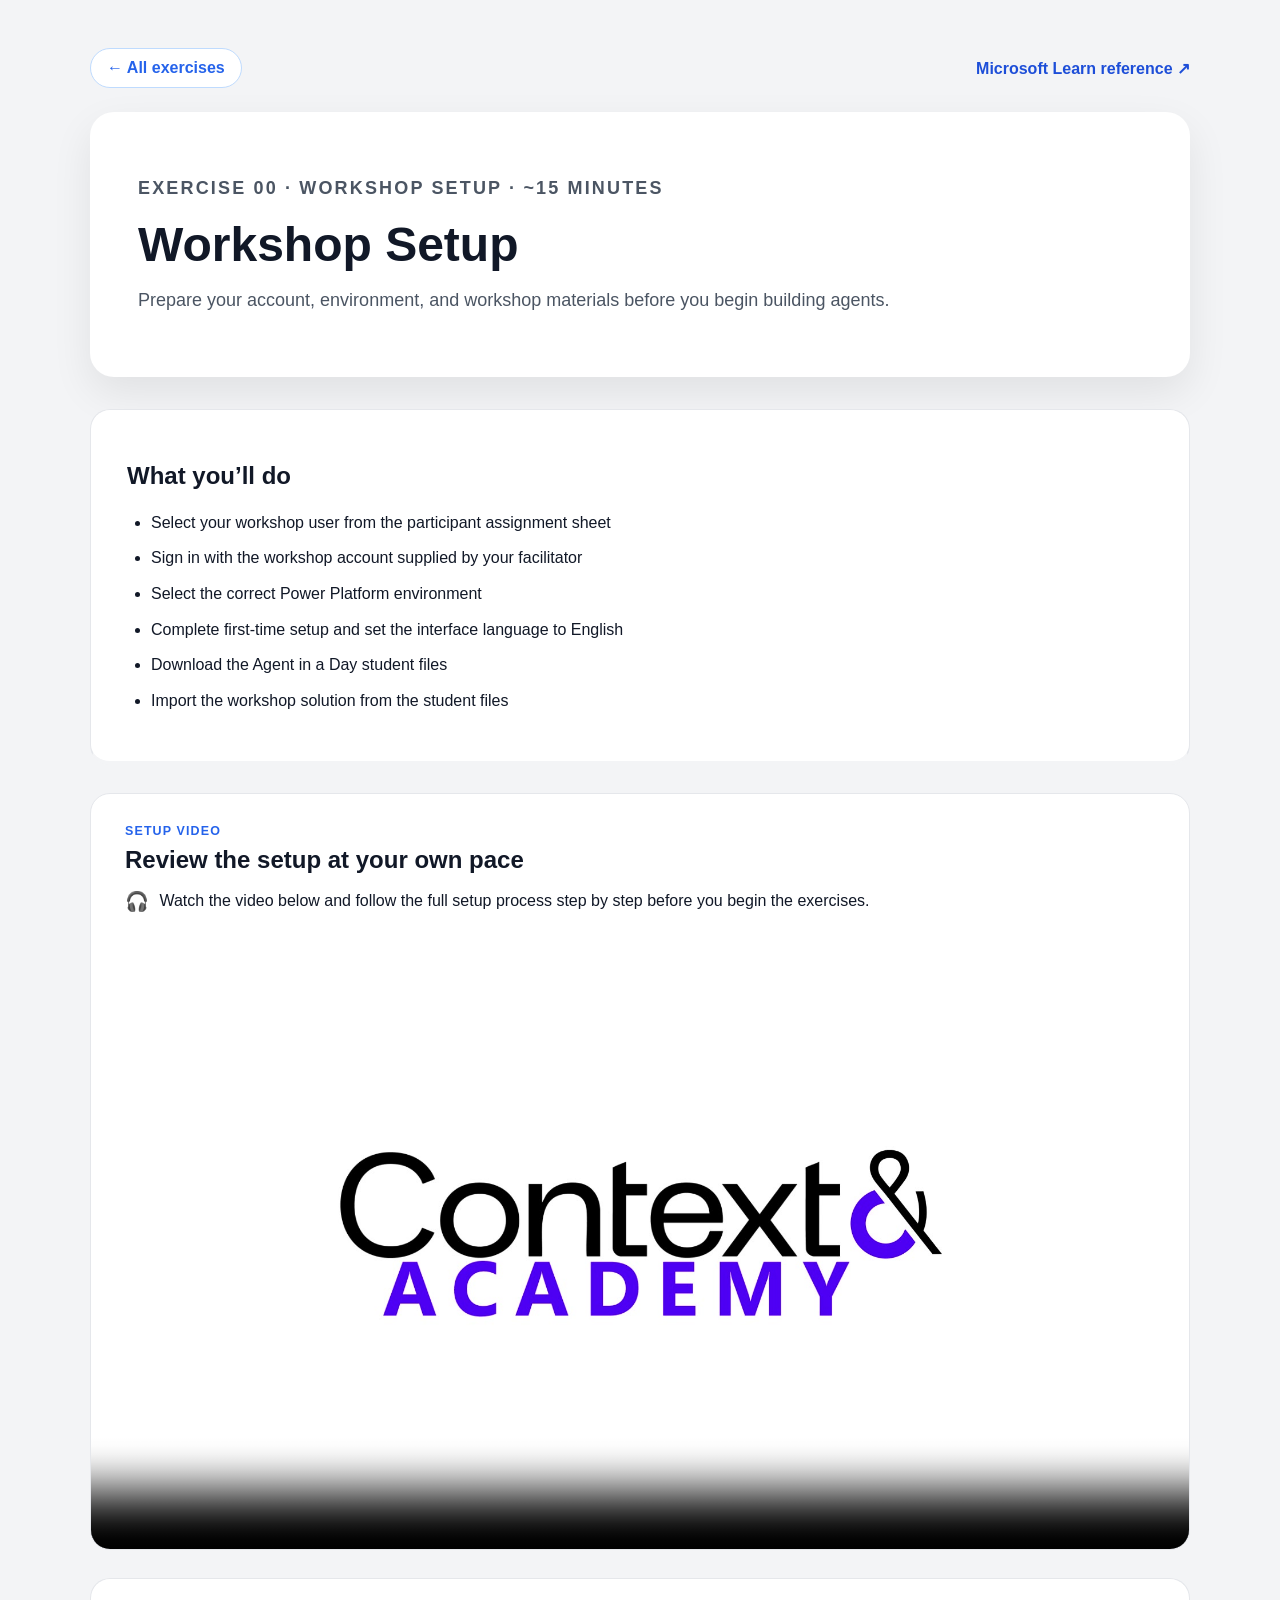
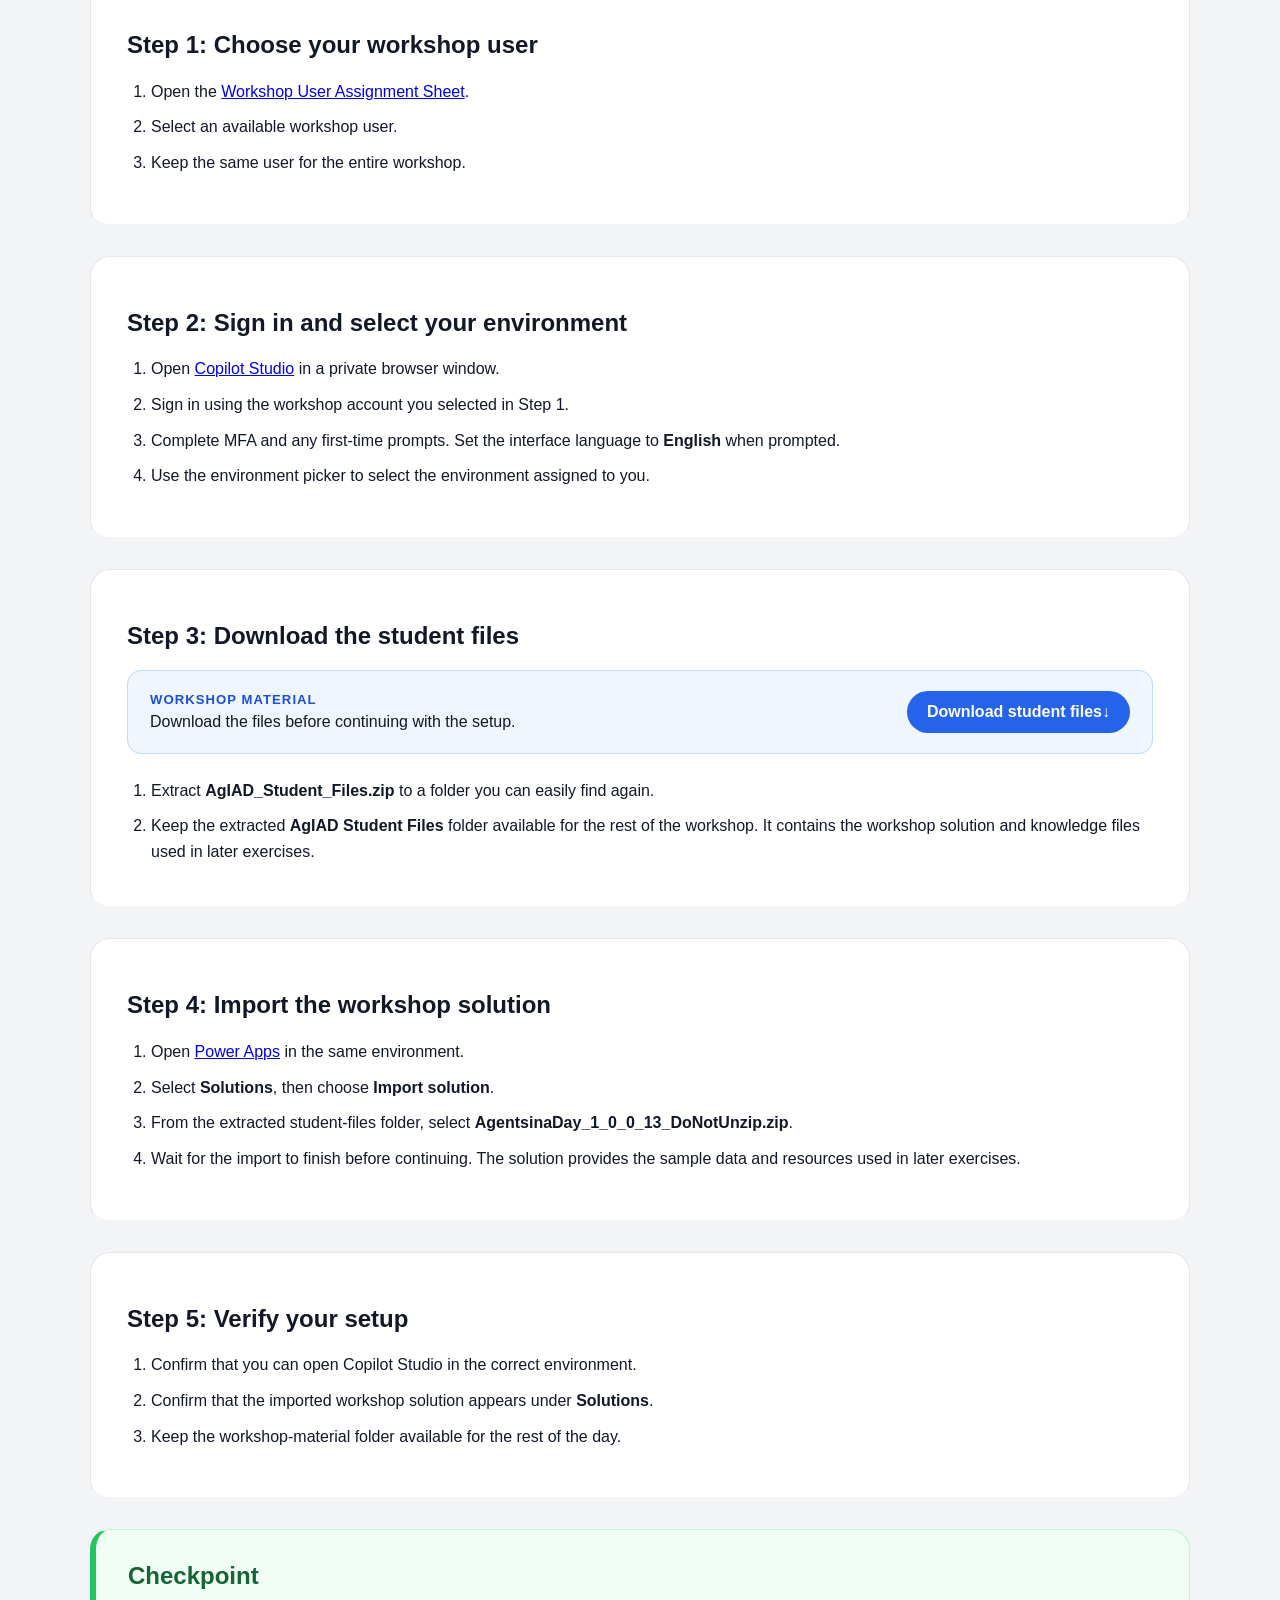
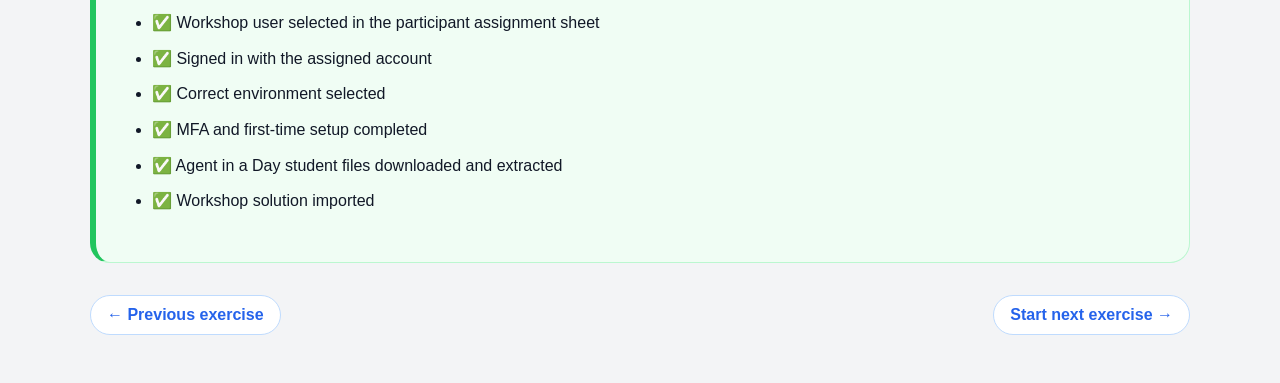
==== commit 4c032076: "Update exercise content and language to English; add copy instructions feature" ====
--- a/exercises/exercise-00.html
+++ b/exercises/exercise-00.html
@@ -17,13 +17,13 @@
     <section class="content-card"><h2>What you’ll do</h2><ul><li>Select your workshop user from the participant assignment sheet</li><li>Sign in with the workshop account supplied by your facilitator</li><li>Select the correct Power Platform environment</li><li>Complete first-time setup and set the interface language to English</li><li>Download the Agent in a Day student files</li><li>Import the workshop solution from the student files</li></ul></section>
     <section class="setup-video-card">
       <div class="setup-video-intro">
-        <p class="section-label">Setup-video</p>
-        <h2>Gennemgå setup i dit eget tempo</h2>
-        <p><span class="headset-icon" aria-hidden="true">🎧</span> Se videoen herunder og følg hele setup-processen trin for trin, før du går i gang med øvelserne.</p>
+        <p class="section-label">Setup video</p>
+        <h2>Review the setup at your own pace</h2>
+        <p><span class="headset-icon" aria-hidden="true">🎧</span> Watch the video below and follow the full setup process step by step before you begin the exercises.</p>
       </div>
       <video class="setup-video" controls preload="metadata" poster="../assets/images/AIAD-SetupGuide-poster.jpg">
         <source src="../assets/videos/AIAD-SteupGuide-site.mp4" type="video/mp4">
-        Din browser understøtter ikke videoafspilning. Download videoen eller åbn den i en moderne browser.
+        Your browser does not support video playback. Download the video or open it in a modern browser.
       </video>
     </section>
 
@@ -32,4 +32,4 @@
     <nav class="pager"><a class="back-link" href="../index.html">← Previous exercise</a><a class="back-link" href="exercise-01.html">Start next exercise →</a></nav>
   </main>
 </body>
-</html>+</html>
--- a/styles.css
+++ b/styles.css
@@ -140,6 +140,32 @@
     font-family: Consolas, monospace;
     font-size: 0.95rem;
     overflow-x: auto;
+}
+
+.copy-instructions-actions {
+    display: flex;
+    justify-content: flex-end;
+    margin-top: 16px;
+}
+.copy-instructions {
+    background: #2563eb;
+    border: 0;
+    border-radius: 999px;
+    color: #fff;
+    cursor: pointer;
+    flex: 0 0 auto;
+    font: inherit;
+    font-weight: 700;
+    padding: 10px 16px;
+}
+
+.copy-instructions:hover {
+    background: #1d4ed8;
+}
+
+.copy-instructions:focus-visible {
+    outline: 3px solid #93c5fd;
+    outline-offset: 3px;
 }
 
 .instructions-block {
